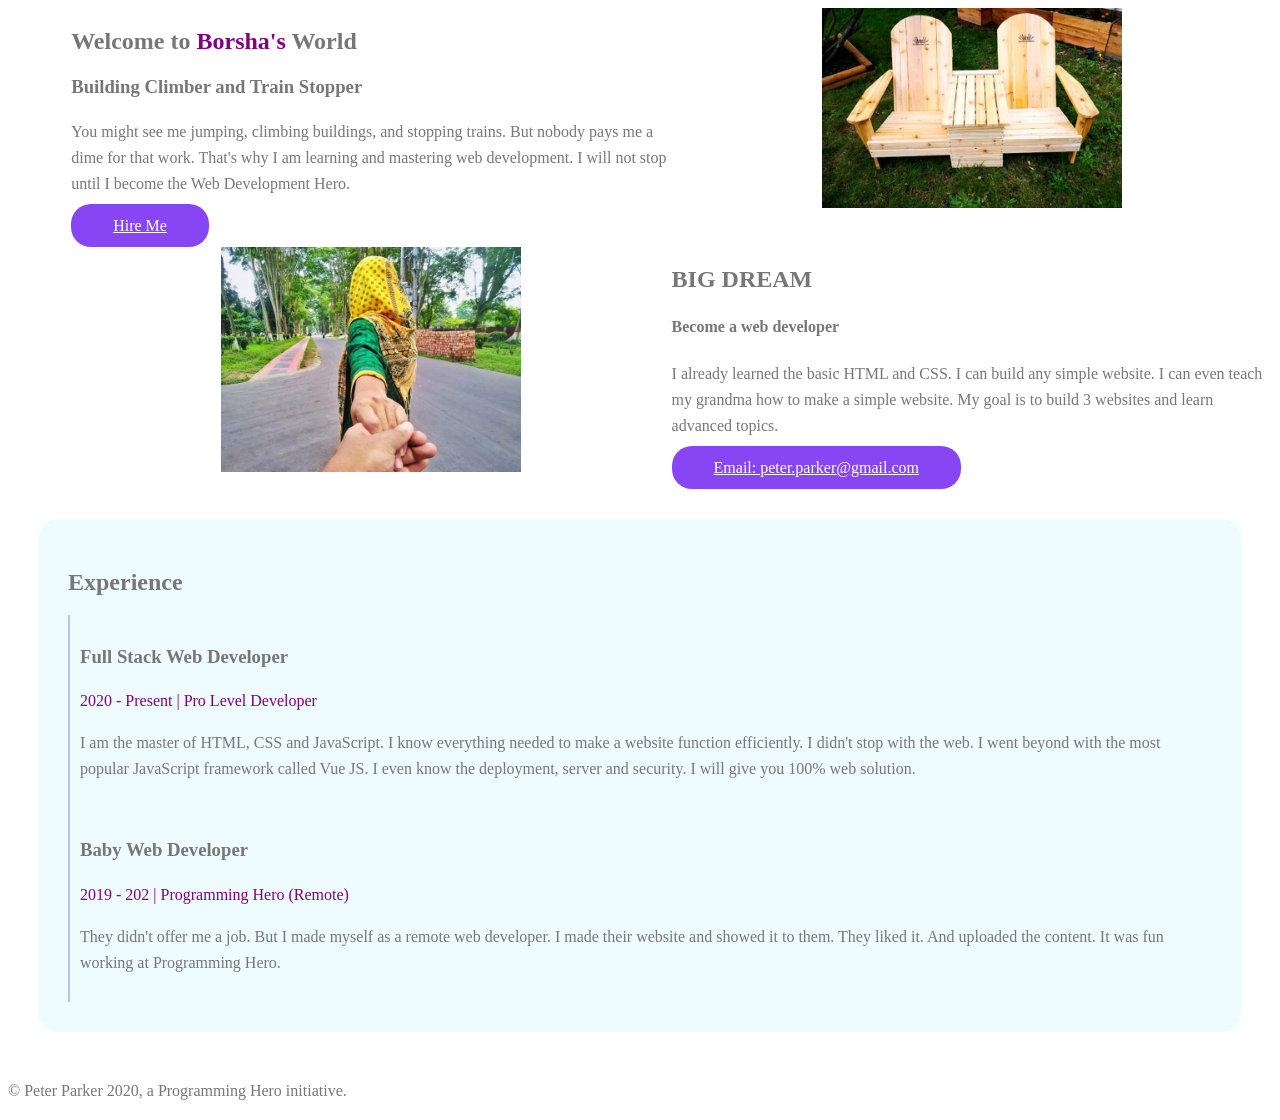
==== index.html @ 79a217f9 "publishing awesome pages 1597228438076" ====
<!DOCTYPE html>
<html>
    <head>
     <title> Borsha's Website </title>
     <link rel="stylesheet" type="text/css" href="style.css">
    </head>
    <body>
    <section class="container">  
        <div class="half-width">  <h1> Welcome to <span class="name"> Borsha's </span> World </h1>
        <h3> Building Climber and Train Stopper </h3>
        <p> You might see me jumping, climbing buildings, and stopping trains. But nobody pays me a dime for that work. That's why I am learning and mastering web development. I will not stop until I become the Web Development Hero. </p>
        <a class="primary-btn"  href="https://www.linkedin.com/in/jhankar/"> Hire Me </a>
        </div>
        <div class="half-width"> 
        <img class="side-img" src="images/profile.jpg">  </img>
       
         </div>
         </section>
         <section class="container"> 
         <div class="half-width">
          <img class="side-img" src="images/w.jpg">  </img>
      </div>
         <div class="half-width">
              <h2> BIG DREAM </h2>
              <h4> Become a web developer </h4>
              <p> I already learned the basic HTML and CSS. I can build any simple website. I can even teach my grandma how to make a simple website. My goal is to build 3 websites and learn advanced topics. </p>
              <a class="primary-btn" href="#"> Email: peter.parker@gmail.com </a>
            </div>
         
          </section>
   <section class="container experiences">
    <h2> Experience </h2>
    <div class="experience-item">
     <h3> Full Stack Web Developer </h3>
     <p class="name"> 2020 - Present | Pro Level Developer </p>
     <p> I am the master of HTML, CSS and JavaScript. I know everything needed to make a website function efficiently. I didn't stop with the web. I went beyond with the most popular JavaScript framework called Vue JS. I even know the deployment, server and security. I will give you 100% web solution. </p>
</div>
<div class="experience-item">
      <h3> Baby Web Developer </h3>
      <p class="name"> 2019 - 202 | Programming Hero (Remote) </p>
      <p> They didn't offer me a job. But I made myself as a remote web developer. I made their website and showed it to them. They liked it. And uploaded the content. It was fun working at Programming Hero. </p>
</div>




</section>
          
    </body>
    <footer> 
         <p> © Peter Parker 2020, a Programming Hero initiative. </p>
     </footer>
</html>
---- style.css ----
.name{
color: purple;
}
body { 
font-family: roboto;
color: #777777;
line-height: 26px;
}
.half-width{
    width: 50%;
    float: left;
}
.side-img{ 
   width: 50%;
    padding-left: 25%;
}

.primary-btn{
    color: white;
    background-color: #8845f4;
    padding: 13px 42px 13px 42px;
    border-radius: 20px;
}
.container{
    padding-left: 5%;
    display: inline-block;
}
.experiences{
    padding: 30px;
    margin: 30px;
    background-color: rgb(238, 251, 255);
    border-radius: 20px;
}
.experience-item{
    padding: 10px;
    border-left: 2px solid rgba(137, 130, 247, .5);
}
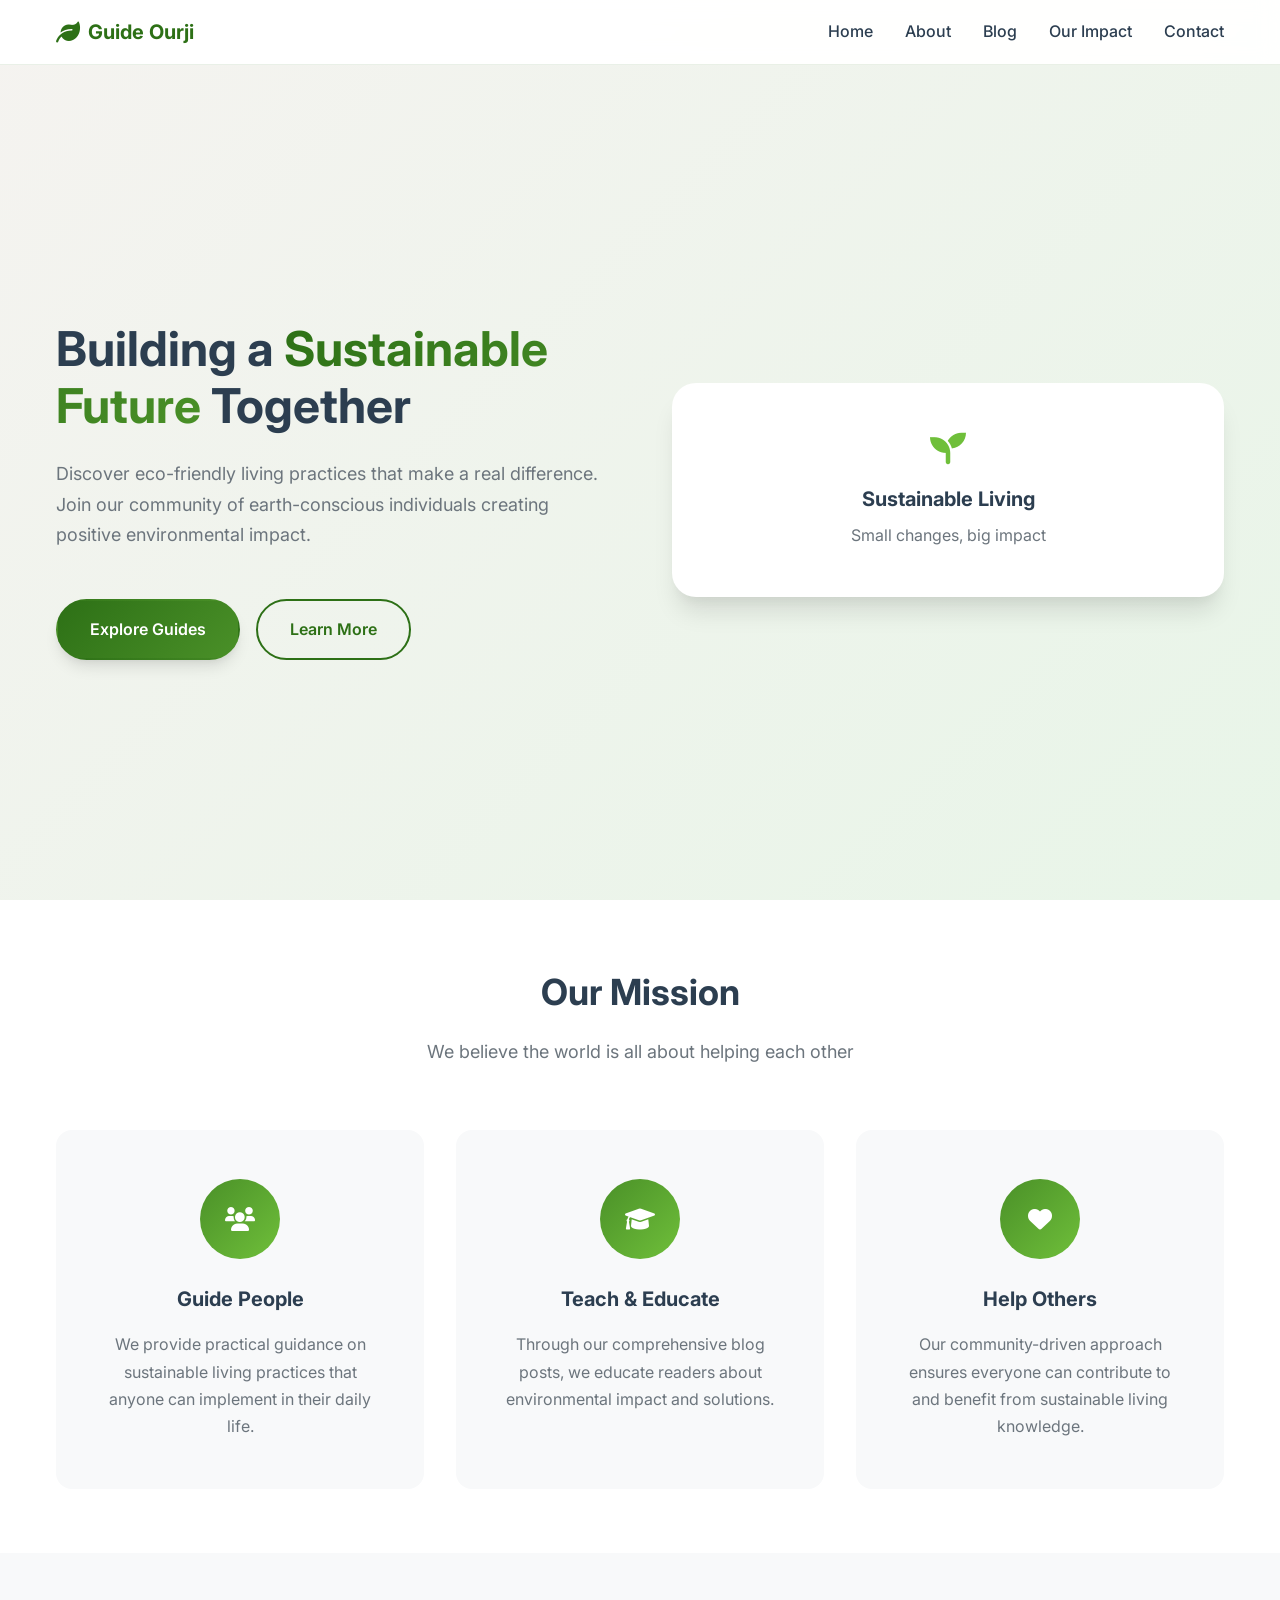
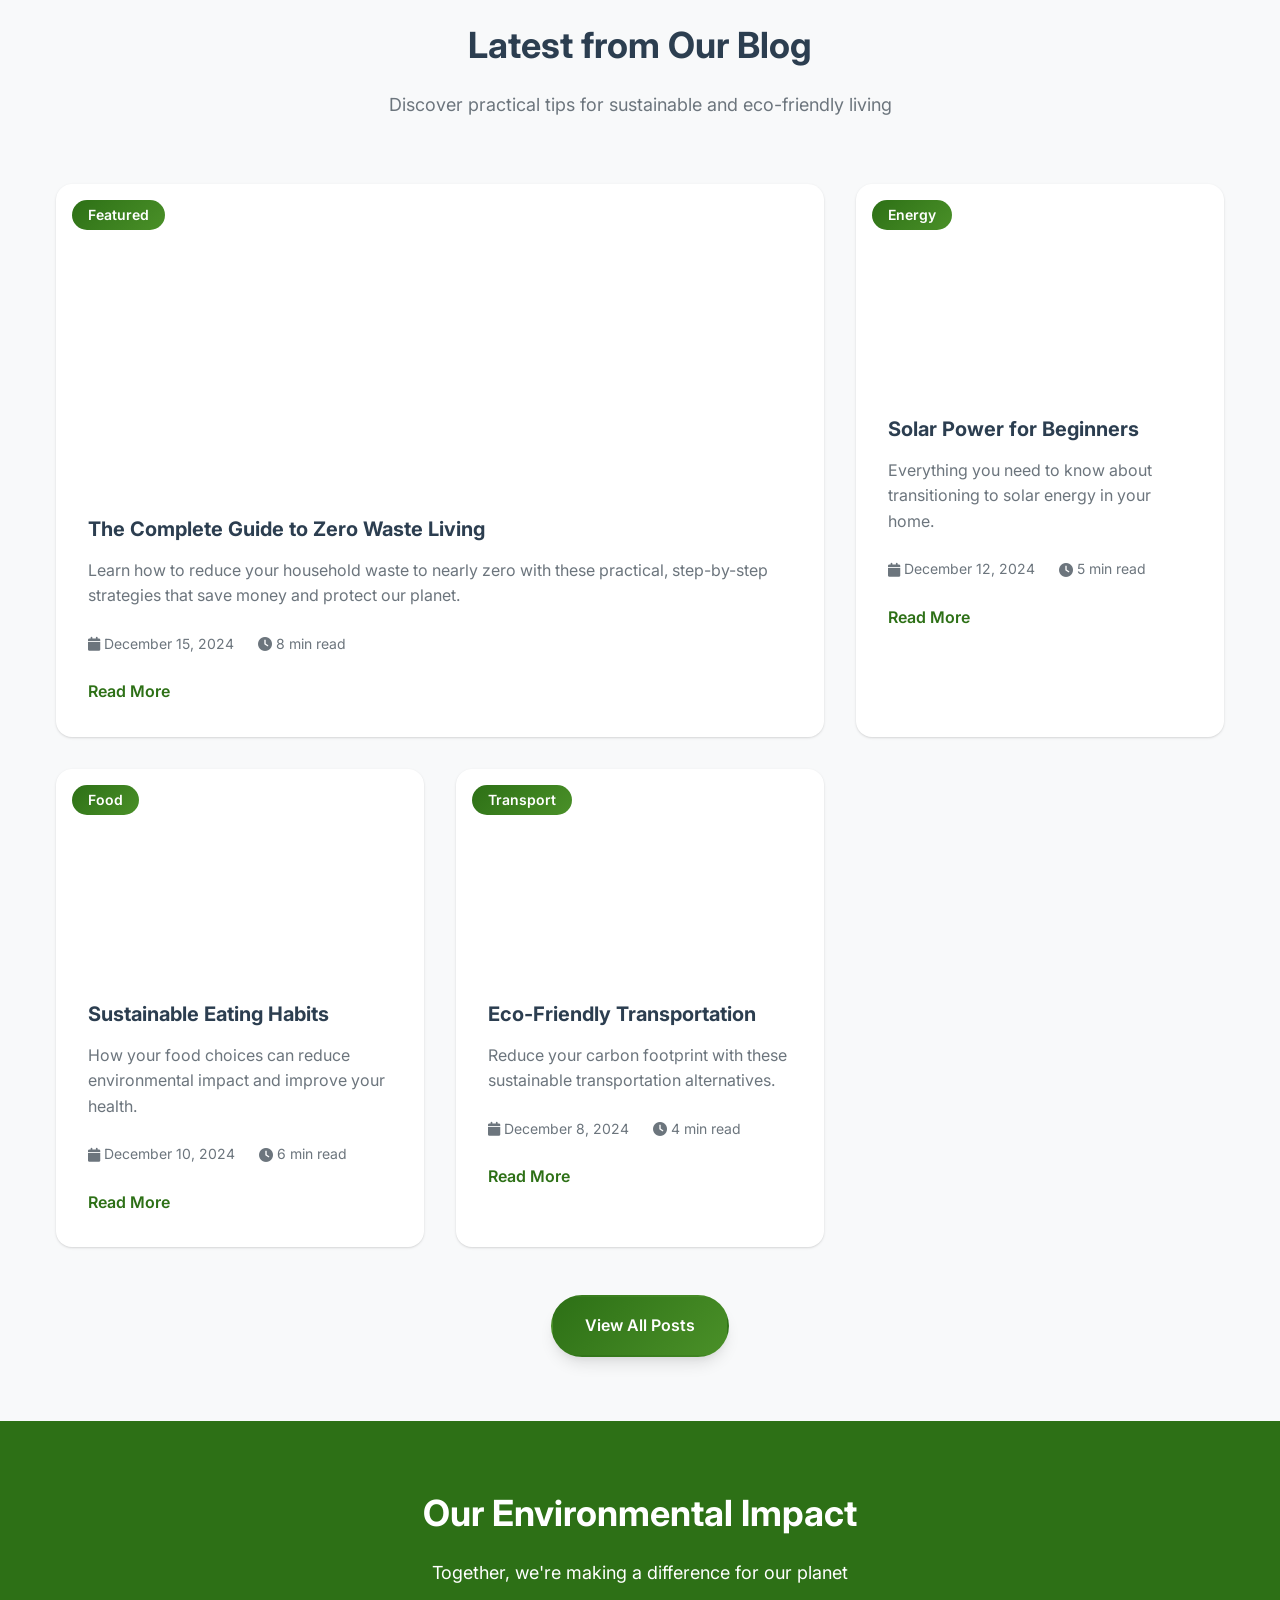
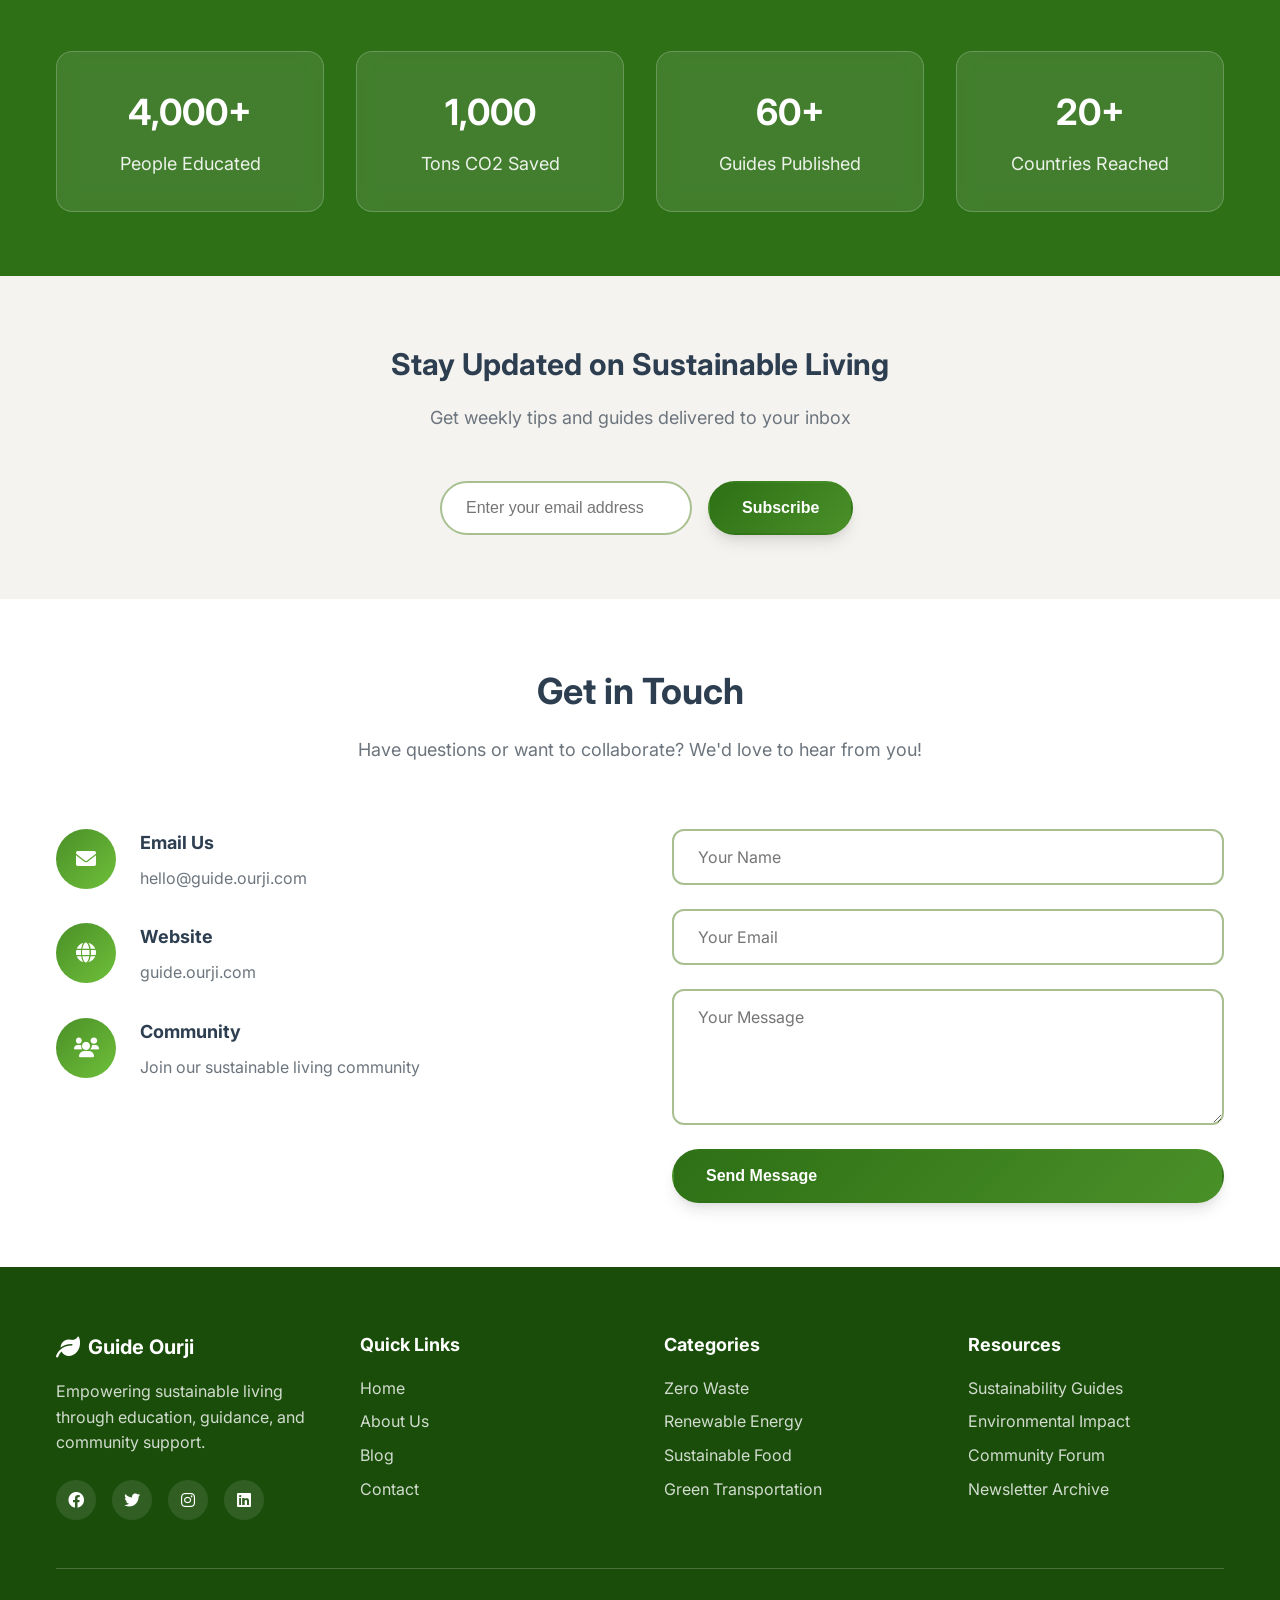
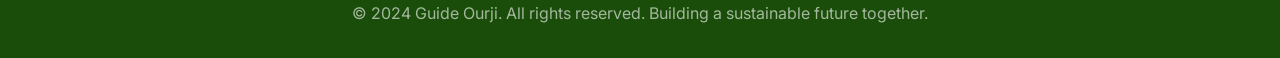
==== commit 461da38a: "Rebuild website as Guide Ourji sustainable living blog platform Co-authored-by: me.ourji <me.ourji@g" ====
--- a/index.html
+++ b/index.html
@@ -1,53 +1,343 @@
 <!DOCTYPE html>
-<html>
-    <head>
-     <title> Borsha's Website </title>
-     <link rel="stylesheet" type="text/css" href="style.css">
-    </head>
-    <body>
-    <section class="container">  
-        <div class="half-width">  <h1> Welcome to <span class="name"> Borsha's </span> World </h1>
-        <h3> Building Climber and Train Stopper </h3>
-        <p> You might see me jumping, climbing buildings, and stopping trains. But nobody pays me a dime for that work. That's why I am learning and mastering web development. I will not stop until I become the Web Development Hero. </p>
-        <a class="primary-btn"  href="https://www.linkedin.com/in/jhankar/"> Hire Me </a>
-        </div>
-        <div class="half-width"> 
-        <img class="side-img" src="images/profile.jpg">  </img>
-       
-         </div>
-         </section>
-         <section class="container"> 
-         <div class="half-width">
-          <img class="side-img" src="images/w.jpg">  </img>
-      </div>
-         <div class="half-width">
-              <h2> BIG DREAM </h2>
-              <h4> Become a web developer </h4>
-              <p> I already learned the basic HTML and CSS. I can build any simple website. I can even teach my grandma how to make a simple website. My goal is to build 3 websites and learn advanced topics. </p>
-              <a class="primary-btn" href="#"> Email: peter.parker@gmail.com </a>
-            </div>
-         
-          </section>
-   <section class="container experiences">
-    <h2> Experience </h2>
-    <div class="experience-item">
-     <h3> Full Stack Web Developer </h3>
-     <p class="name"> 2020 - Present | Pro Level Developer </p>
-     <p> I am the master of HTML, CSS and JavaScript. I know everything needed to make a website function efficiently. I didn't stop with the web. I went beyond with the most popular JavaScript framework called Vue JS. I even know the deployment, server and security. I will give you 100% web solution. </p>
-</div>
-<div class="experience-item">
-      <h3> Baby Web Developer </h3>
-      <p class="name"> 2019 - 202 | Programming Hero (Remote) </p>
-      <p> They didn't offer me a job. But I made myself as a remote web developer. I made their website and showed it to them. They liked it. And uploaded the content. It was fun working at Programming Hero. </p>
-</div>
-
-
-
-
-</section>
-          
-    </body>
-    <footer> 
-         <p> © Peter Parker 2020, a Programming Hero initiative. </p>
-     </footer>
+<html lang="en">
+<head>
+    <meta charset="UTF-8">
+    <meta name="viewport" content="width=device-width, initial-scale=1.0">
+    <title>Guide Ourji - Sustainable Living Blog</title>
+    <link rel="stylesheet" href="style.css">
+    <link href="https://fonts.googleapis.com/css2?family=Inter:wght@300;400;600;700&display=swap" rel="stylesheet">
+    <link rel="stylesheet" href="https://cdnjs.cloudflare.com/ajax/libs/font-awesome/6.0.0/css/all.min.css">
+</head>
+<body>
+    <!-- Navigation -->
+    <nav class="navbar">
+        <div class="nav-container">
+            <div class="logo">
+                <i class="fas fa-leaf"></i>
+                <span>Guide Ourji</span>
+            </div>
+            <div class="nav-menu" id="nav-menu">
+                <a href="#home" class="nav-link">Home</a>
+                <a href="#about" class="nav-link">About</a>
+                <a href="#blog" class="nav-link">Blog</a>
+                <a href="#impact" class="nav-link">Our Impact</a>
+                <a href="#contact" class="nav-link">Contact</a>
+            </div>
+            <div class="hamburger" id="hamburger">
+                <span class="bar"></span>
+                <span class="bar"></span>
+                <span class="bar"></span>
+            </div>
+        </div>
+    </nav>
+
+    <!-- Hero Section -->
+    <section id="home" class="hero">
+        <div class="hero-container">
+            <div class="hero-content">
+                <h1 class="hero-title">
+                    Building a <span class="highlight">Sustainable Future</span> Together
+                </h1>
+                <p class="hero-description">
+                    Discover eco-friendly living practices that make a real difference. 
+                    Join our community of earth-conscious individuals creating positive environmental impact.
+                </p>
+                <div class="hero-buttons">
+                    <a href="#blog" class="btn btn-primary">Explore Guides</a>
+                    <a href="#about" class="btn btn-secondary">Learn More</a>
+                </div>
+            </div>
+            <div class="hero-image">
+                <div class="floating-card">
+                    <i class="fas fa-seedling"></i>
+                    <h3>Sustainable Living</h3>
+                    <p>Small changes, big impact</p>
+                </div>
+            </div>
+        </div>
+    </section>
+
+    <!-- About Section -->
+    <section id="about" class="about">
+        <div class="container">
+            <div class="section-header">
+                <h2>Our Mission</h2>
+                <p>We believe the world is all about helping each other</p>
+            </div>
+            <div class="about-grid">
+                <div class="about-card">
+                    <div class="card-icon">
+                        <i class="fas fa-users"></i>
+                    </div>
+                    <h3>Guide People</h3>
+                    <p>We provide practical guidance on sustainable living practices that anyone can implement in their daily life.</p>
+                </div>
+                <div class="about-card">
+                    <div class="card-icon">
+                        <i class="fas fa-graduation-cap"></i>
+                    </div>
+                    <h3>Teach & Educate</h3>
+                    <p>Through our comprehensive blog posts, we educate readers about environmental impact and solutions.</p>
+                </div>
+                <div class="about-card">
+                    <div class="card-icon">
+                        <i class="fas fa-heart"></i>
+                    </div>
+                    <h3>Help Others</h3>
+                    <p>Our community-driven approach ensures everyone can contribute to and benefit from sustainable living knowledge.</p>
+                </div>
+            </div>
+        </div>
+    </section>
+
+    <!-- Blog Section -->
+    <section id="blog" class="blog">
+        <div class="container">
+            <div class="section-header">
+                <h2>Latest from Our Blog</h2>
+                <p>Discover practical tips for sustainable and eco-friendly living</p>
+            </div>
+            <div class="blog-grid">
+                <article class="blog-card featured">
+                    <div class="blog-image">
+                        <img src="images/profile.jpg" alt="Zero Waste Living">
+                        <div class="blog-category">Featured</div>
+                    </div>
+                    <div class="blog-content">
+                        <h3>The Complete Guide to Zero Waste Living</h3>
+                        <p>Learn how to reduce your household waste to nearly zero with these practical, step-by-step strategies that save money and protect our planet.</p>
+                        <div class="blog-meta">
+                            <span class="date">
+                                <i class="fas fa-calendar"></i>
+                                December 15, 2024
+                            </span>
+                            <span class="read-time">
+                                <i class="fas fa-clock"></i>
+                                8 min read
+                            </span>
+                        </div>
+                        <a href="#" class="read-more">Read More</a>
+                    </div>
+                </article>
+
+                <article class="blog-card">
+                    <div class="blog-image">
+                        <img src="images/w.jpg" alt="Renewable Energy">
+                        <div class="blog-category">Energy</div>
+                    </div>
+                    <div class="blog-content">
+                        <h3>Solar Power for Beginners</h3>
+                        <p>Everything you need to know about transitioning to solar energy in your home.</p>
+                        <div class="blog-meta">
+                            <span class="date">
+                                <i class="fas fa-calendar"></i>
+                                December 12, 2024
+                            </span>
+                            <span class="read-time">
+                                <i class="fas fa-clock"></i>
+                                5 min read
+                            </span>
+                        </div>
+                        <a href="#" class="read-more">Read More</a>
+                    </div>
+                </article>
+
+                <article class="blog-card">
+                    <div class="blog-image">
+                        <img src="images/profile.jpg" alt="Sustainable Food">
+                        <div class="blog-category">Food</div>
+                    </div>
+                    <div class="blog-content">
+                        <h3>Sustainable Eating Habits</h3>
+                        <p>How your food choices can reduce environmental impact and improve your health.</p>
+                        <div class="blog-meta">
+                            <span class="date">
+                                <i class="fas fa-calendar"></i>
+                                December 10, 2024
+                            </span>
+                            <span class="read-time">
+                                <i class="fas fa-clock"></i>
+                                6 min read
+                            </span>
+                        </div>
+                        <a href="#" class="read-more">Read More</a>
+                    </div>
+                </article>
+
+                <article class="blog-card">
+                    <div class="blog-image">
+                        <img src="images/w.jpg" alt="Green Transportation">
+                        <div class="blog-category">Transport</div>
+                    </div>
+                    <div class="blog-content">
+                        <h3>Eco-Friendly Transportation</h3>
+                        <p>Reduce your carbon footprint with these sustainable transportation alternatives.</p>
+                        <div class="blog-meta">
+                            <span class="date">
+                                <i class="fas fa-calendar"></i>
+                                December 8, 2024
+                            </span>
+                            <span class="read-time">
+                                <i class="fas fa-clock"></i>
+                                4 min read
+                            </span>
+                        </div>
+                        <a href="#" class="read-more">Read More</a>
+                    </div>
+                </article>
+            </div>
+            <div class="blog-cta">
+                <a href="#" class="btn btn-primary">View All Posts</a>
+            </div>
+        </div>
+    </section>
+
+    <!-- Impact Section -->
+    <section id="impact" class="impact">
+        <div class="container">
+            <div class="section-header">
+                <h2>Our Environmental Impact</h2>
+                <p>Together, we're making a difference for our planet</p>
+            </div>
+            <div class="impact-stats">
+                <div class="stat-card">
+                    <div class="stat-number">10,000+</div>
+                    <div class="stat-label">People Educated</div>
+                </div>
+                <div class="stat-card">
+                    <div class="stat-number">2,500</div>
+                    <div class="stat-label">Tons CO2 Saved</div>
+                </div>
+                <div class="stat-card">
+                    <div class="stat-number">150+</div>
+                    <div class="stat-label">Guides Published</div>
+                </div>
+                <div class="stat-card">
+                    <div class="stat-number">50+</div>
+                    <div class="stat-label">Countries Reached</div>
+                </div>
+            </div>
+        </div>
+    </section>
+
+    <!-- Newsletter Section -->
+    <section class="newsletter">
+        <div class="container">
+            <div class="newsletter-content">
+                <h2>Stay Updated on Sustainable Living</h2>
+                <p>Get weekly tips and guides delivered to your inbox</p>
+                <form class="newsletter-form">
+                    <input type="email" placeholder="Enter your email address" required>
+                    <button type="submit" class="btn btn-primary">Subscribe</button>
+                </form>
+            </div>
+        </div>
+    </section>
+
+    <!-- Contact Section -->
+    <section id="contact" class="contact">
+        <div class="container">
+            <div class="section-header">
+                <h2>Get in Touch</h2>
+                <p>Have questions or want to collaborate? We'd love to hear from you!</p>
+            </div>
+            <div class="contact-grid">
+                <div class="contact-info">
+                    <div class="contact-item">
+                        <div class="contact-icon">
+                            <i class="fas fa-envelope"></i>
+                        </div>
+                        <div class="contact-details">
+                            <h3>Email Us</h3>
+                            <p>hello@guide.ourji.com</p>
+                        </div>
+                    </div>
+                    <div class="contact-item">
+                        <div class="contact-icon">
+                            <i class="fas fa-globe"></i>
+                        </div>
+                        <div class="contact-details">
+                            <h3>Website</h3>
+                            <p>guide.ourji.com</p>
+                        </div>
+                    </div>
+                    <div class="contact-item">
+                        <div class="contact-icon">
+                            <i class="fas fa-users"></i>
+                        </div>
+                        <div class="contact-details">
+                            <h3>Community</h3>
+                            <p>Join our sustainable living community</p>
+                        </div>
+                    </div>
+                </div>
+                <form class="contact-form">
+                    <div class="form-group">
+                        <input type="text" placeholder="Your Name" required>
+                    </div>
+                    <div class="form-group">
+                        <input type="email" placeholder="Your Email" required>
+                    </div>
+                    <div class="form-group">
+                        <textarea rows="5" placeholder="Your Message" required></textarea>
+                    </div>
+                    <button type="submit" class="btn btn-primary">Send Message</button>
+                </form>
+            </div>
+        </div>
+    </section>
+
+    <!-- Footer -->
+    <footer class="footer">
+        <div class="container">
+            <div class="footer-content">
+                <div class="footer-section">
+                    <div class="footer-logo">
+                        <i class="fas fa-leaf"></i>
+                        <span>Guide Ourji</span>
+                    </div>
+                    <p>Empowering sustainable living through education, guidance, and community support.</p>
+                    <div class="social-links">
+                        <a href="#" aria-label="Facebook"><i class="fab fa-facebook"></i></a>
+                        <a href="#" aria-label="Twitter"><i class="fab fa-twitter"></i></a>
+                        <a href="#" aria-label="Instagram"><i class="fab fa-instagram"></i></a>
+                        <a href="#" aria-label="LinkedIn"><i class="fab fa-linkedin"></i></a>
+                    </div>
+                </div>
+                <div class="footer-section">
+                    <h3>Quick Links</h3>
+                    <ul>
+                        <li><a href="#home">Home</a></li>
+                        <li><a href="#about">About Us</a></li>
+                        <li><a href="#blog">Blog</a></li>
+                        <li><a href="#contact">Contact</a></li>
+                    </ul>
+                </div>
+                <div class="footer-section">
+                    <h3>Categories</h3>
+                    <ul>
+                        <li><a href="#">Zero Waste</a></li>
+                        <li><a href="#">Renewable Energy</a></li>
+                        <li><a href="#">Sustainable Food</a></li>
+                        <li><a href="#">Green Transportation</a></li>
+                    </ul>
+                </div>
+                <div class="footer-section">
+                    <h3>Resources</h3>
+                    <ul>
+                        <li><a href="#">Sustainability Guides</a></li>
+                        <li><a href="#">Environmental Impact</a></li>
+                        <li><a href="#">Community Forum</a></li>
+                        <li><a href="#">Newsletter Archive</a></li>
+                    </ul>
+                </div>
+            </div>
+            <div class="footer-bottom">
+                <p>&copy; 2024 Guide Ourji. All rights reserved. Building a sustainable future together.</p>
+            </div>
+        </div>
+    </footer>
+
+    <script src="script.js"></script>
+</body>
 </html>
--- a/style.css
+++ b/style.css
@@ -1,38 +1,833 @@
-.name{
-color: purple;
-}
-body { 
-font-family: roboto;
-color: #777777;
-line-height: 26px;
-}
-.half-width{
-    width: 50%;
-    float: left;
-}
-.side-img{ 
-   width: 50%;
-    padding-left: 25%;
-}
-
-.primary-btn{
-    color: white;
-    background-color: #8845f4;
-    padding: 13px 42px 13px 42px;
-    border-radius: 20px;
-}
-.container{
-    padding-left: 5%;
-    display: inline-block;
-}
-.experiences{
-    padding: 30px;
-    margin: 30px;
-    background-color: rgb(238, 251, 255);
-    border-radius: 20px;
-}
-.experience-item{
-    padding: 10px;
-    border-left: 2px solid rgba(137, 130, 247, .5);
-}
-
+/* Reset and Base Styles */
+* {
+    margin: 0;
+    padding: 0;
+    box-sizing: border-box;
+}
+
+:root {
+    /* Eco-friendly Color Palette */
+    --primary-green: #2d7016;
+    --light-green: #4a9028;
+    --accent-green: #6fbf3a;
+    --forest-green: #1a4d0a;
+    --sage-green: #a8c090;
+    --earth-brown: #8b4513;
+    --warm-beige: #f5f3f0;
+    --soft-cream: #faf9f7;
+    --deep-teal: #008080;
+    --orange-accent: #ff6b35;
+    
+    /* Neutral Colors */
+    --white: #ffffff;
+    --light-gray: #f8f9fa;
+    --medium-gray: #6c757d;
+    --dark-gray: #343a40;
+    --text-dark: #2c3e50;
+    
+    /* Gradients */
+    --gradient-primary: linear-gradient(135deg, var(--primary-green) 0%, var(--light-green) 100%);
+    --gradient-light: linear-gradient(135deg, var(--light-green) 0%, var(--accent-green) 100%);
+    --gradient-hero: linear-gradient(135deg, #f5f3f0 0%, #e8f5e8 100%);
+    
+    /* Typography */
+    --font-family: 'Inter', -apple-system, BlinkMacSystemFont, 'Segoe UI', Roboto, sans-serif;
+    --font-size-xs: 0.75rem;
+    --font-size-sm: 0.875rem;
+    --font-size-base: 1rem;
+    --font-size-lg: 1.125rem;
+    --font-size-xl: 1.25rem;
+    --font-size-2xl: 1.5rem;
+    --font-size-3xl: 1.875rem;
+    --font-size-4xl: 2.25rem;
+    --font-size-5xl: 3rem;
+    
+    /* Spacing */
+    --spacing-xs: 0.25rem;
+    --spacing-sm: 0.5rem;
+    --spacing-base: 1rem;
+    --spacing-lg: 1.5rem;
+    --spacing-xl: 2rem;
+    --spacing-2xl: 3rem;
+    --spacing-3xl: 4rem;
+    
+    /* Shadows */
+    --shadow-sm: 0 1px 2px 0 rgba(0, 0, 0, 0.05);
+    --shadow-base: 0 1px 3px 0 rgba(0, 0, 0, 0.1), 0 1px 2px 0 rgba(0, 0, 0, 0.06);
+    --shadow-lg: 0 10px 15px -3px rgba(0, 0, 0, 0.1), 0 4px 6px -2px rgba(0, 0, 0, 0.05);
+    --shadow-xl: 0 20px 25px -5px rgba(0, 0, 0, 0.1), 0 10px 10px -5px rgba(0, 0, 0, 0.04);
+    
+    /* Border Radius */
+    --radius-sm: 0.25rem;
+    --radius-base: 0.5rem;
+    --radius-lg: 0.75rem;
+    --radius-xl: 1rem;
+    --radius-2xl: 1.5rem;
+    --radius-full: 9999px;
+    
+    /* Transitions */
+    --transition-fast: 0.15s ease;
+    --transition-base: 0.3s ease;
+    --transition-slow: 0.5s ease;
+}
+
+body {
+    font-family: var(--font-family);
+    line-height: 1.6;
+    color: var(--text-dark);
+    background-color: var(--white);
+    overflow-x: hidden;
+}
+
+.container {
+    max-width: 1200px;
+    margin: 0 auto;
+    padding: 0 var(--spacing-base);
+}
+
+/* Navigation */
+.navbar {
+    position: fixed;
+    top: 0;
+    left: 0;
+    right: 0;
+    background: rgba(255, 255, 255, 0.95);
+    backdrop-filter: blur(10px);
+    z-index: 1000;
+    transition: var(--transition-base);
+    border-bottom: 1px solid rgba(45, 112, 22, 0.1);
+}
+
+.nav-container {
+    max-width: 1200px;
+    margin: 0 auto;
+    padding: var(--spacing-base);
+    display: flex;
+    justify-content: space-between;
+    align-items: center;
+}
+
+.logo {
+    display: flex;
+    align-items: center;
+    gap: var(--spacing-sm);
+    font-size: var(--font-size-xl);
+    font-weight: 700;
+    color: var(--primary-green);
+    text-decoration: none;
+}
+
+.logo i {
+    font-size: var(--font-size-2xl);
+}
+
+.nav-menu {
+    display: flex;
+    gap: var(--spacing-xl);
+}
+
+.nav-link {
+    color: var(--text-dark);
+    text-decoration: none;
+    font-weight: 500;
+    transition: var(--transition-base);
+    position: relative;
+}
+
+.nav-link:hover {
+    color: var(--primary-green);
+}
+
+.nav-link::after {
+    content: '';
+    position: absolute;
+    bottom: -5px;
+    left: 0;
+    width: 0;
+    height: 2px;
+    background: var(--gradient-primary);
+    transition: var(--transition-base);
+}
+
+.nav-link:hover::after {
+    width: 100%;
+}
+
+.hamburger {
+    display: none;
+    flex-direction: column;
+    cursor: pointer;
+    gap: 4px;
+}
+
+.bar {
+    width: 25px;
+    height: 3px;
+    background: var(--primary-green);
+    border-radius: var(--radius-full);
+    transition: var(--transition-base);
+}
+
+/* Hero Section */
+.hero {
+    background: var(--gradient-hero);
+    padding: calc(80px + var(--spacing-3xl)) 0 var(--spacing-3xl);
+    min-height: 100vh;
+    display: flex;
+    align-items: center;
+}
+
+.hero-container {
+    max-width: 1200px;
+    margin: 0 auto;
+    padding: 0 var(--spacing-base);
+    display: grid;
+    grid-template-columns: 1fr 1fr;
+    gap: var(--spacing-3xl);
+    align-items: center;
+}
+
+.hero-title {
+    font-size: var(--font-size-5xl);
+    font-weight: 700;
+    line-height: 1.2;
+    margin-bottom: var(--spacing-lg);
+    color: var(--text-dark);
+}
+
+.highlight {
+    background: var(--gradient-primary);
+    -webkit-background-clip: text;
+    -webkit-text-fill-color: transparent;
+    background-clip: text;
+}
+
+.hero-description {
+    font-size: var(--font-size-lg);
+    color: var(--medium-gray);
+    margin-bottom: var(--spacing-2xl);
+    line-height: 1.7;
+}
+
+.hero-buttons {
+    display: flex;
+    gap: var(--spacing-base);
+    flex-wrap: wrap;
+}
+
+.btn {
+    display: inline-flex;
+    align-items: center;
+    gap: var(--spacing-sm);
+    padding: var(--spacing-base) var(--spacing-xl);
+    border-radius: var(--radius-full);
+    text-decoration: none;
+    font-weight: 600;
+    transition: var(--transition-base);
+    border: 2px solid transparent;
+    cursor: pointer;
+    font-size: var(--font-size-base);
+}
+
+.btn-primary {
+    background: var(--gradient-primary);
+    color: var(--white);
+    box-shadow: var(--shadow-lg);
+}
+
+.btn-primary:hover {
+    transform: translateY(-2px);
+    box-shadow: var(--shadow-xl);
+}
+
+.btn-secondary {
+    background: transparent;
+    color: var(--primary-green);
+    border-color: var(--primary-green);
+}
+
+.btn-secondary:hover {
+    background: var(--primary-green);
+    color: var(--white);
+}
+
+.floating-card {
+    background: var(--white);
+    padding: var(--spacing-2xl);
+    border-radius: var(--radius-2xl);
+    box-shadow: var(--shadow-xl);
+    text-align: center;
+    transform: translateY(0);
+    animation: float 6s ease-in-out infinite;
+}
+
+@keyframes float {
+    0%, 100% { transform: translateY(0px); }
+    50% { transform: translateY(-20px); }
+}
+
+.floating-card i {
+    font-size: var(--font-size-4xl);
+    color: var(--accent-green);
+    margin-bottom: var(--spacing-base);
+    display: block;
+}
+
+.floating-card h3 {
+    font-size: var(--font-size-xl);
+    color: var(--text-dark);
+    margin-bottom: var(--spacing-sm);
+}
+
+.floating-card p {
+    color: var(--medium-gray);
+}
+
+/* Section Headers */
+.section-header {
+    text-align: center;
+    margin-bottom: var(--spacing-3xl);
+}
+
+.section-header h2 {
+    font-size: var(--font-size-4xl);
+    font-weight: 700;
+    color: var(--text-dark);
+    margin-bottom: var(--spacing-base);
+}
+
+.section-header p {
+    font-size: var(--font-size-lg);
+    color: var(--medium-gray);
+    max-width: 600px;
+    margin: 0 auto;
+}
+
+/* About Section */
+.about {
+    padding: var(--spacing-3xl) 0;
+    background: var(--white);
+}
+
+.about-grid {
+    display: grid;
+    grid-template-columns: repeat(auto-fit, minmax(300px, 1fr));
+    gap: var(--spacing-xl);
+}
+
+.about-card {
+    background: var(--light-gray);
+    padding: var(--spacing-2xl);
+    border-radius: var(--radius-xl);
+    text-align: center;
+    transition: var(--transition-base);
+    border: 1px solid transparent;
+}
+
+.about-card:hover {
+    transform: translateY(-5px);
+    box-shadow: var(--shadow-lg);
+    border-color: var(--sage-green);
+}
+
+.card-icon {
+    width: 80px;
+    height: 80px;
+    background: var(--gradient-light);
+    border-radius: var(--radius-full);
+    display: flex;
+    align-items: center;
+    justify-content: center;
+    margin: 0 auto var(--spacing-lg);
+}
+
+.card-icon i {
+    font-size: var(--font-size-2xl);
+    color: var(--white);
+}
+
+.about-card h3 {
+    font-size: var(--font-size-xl);
+    color: var(--text-dark);
+    margin-bottom: var(--spacing-base);
+}
+
+.about-card p {
+    color: var(--medium-gray);
+    line-height: 1.7;
+}
+
+/* Blog Section */
+.blog {
+    padding: var(--spacing-3xl) 0;
+    background: var(--light-gray);
+}
+
+.blog-grid {
+    display: grid;
+    grid-template-columns: repeat(auto-fit, minmax(300px, 1fr));
+    gap: var(--spacing-xl);
+    margin-bottom: var(--spacing-2xl);
+}
+
+.blog-card {
+    background: var(--white);
+    border-radius: var(--radius-xl);
+    overflow: hidden;
+    box-shadow: var(--shadow-base);
+    transition: var(--transition-base);
+}
+
+.blog-card:hover {
+    transform: translateY(-5px);
+    box-shadow: var(--shadow-xl);
+}
+
+.blog-card.featured {
+    grid-column: span 2;
+}
+
+.blog-image {
+    position: relative;
+    height: 200px;
+    overflow: hidden;
+}
+
+.blog-card.featured .blog-image {
+    height: 300px;
+}
+
+.blog-image img {
+    width: 100%;
+    height: 100%;
+    object-fit: cover;
+    transition: var(--transition-slow);
+}
+
+.blog-card:hover .blog-image img {
+    transform: scale(1.05);
+}
+
+.blog-category {
+    position: absolute;
+    top: var(--spacing-base);
+    left: var(--spacing-base);
+    background: var(--gradient-primary);
+    color: var(--white);
+    padding: var(--spacing-xs) var(--spacing-base);
+    border-radius: var(--radius-full);
+    font-size: var(--font-size-sm);
+    font-weight: 600;
+}
+
+.blog-content {
+    padding: var(--spacing-xl);
+}
+
+.blog-content h3 {
+    font-size: var(--font-size-xl);
+    color: var(--text-dark);
+    margin-bottom: var(--spacing-base);
+    line-height: 1.3;
+}
+
+.blog-content p {
+    color: var(--medium-gray);
+    margin-bottom: var(--spacing-lg);
+    line-height: 1.6;
+}
+
+.blog-meta {
+    display: flex;
+    gap: var(--spacing-lg);
+    margin-bottom: var(--spacing-lg);
+    font-size: var(--font-size-sm);
+    color: var(--medium-gray);
+}
+
+.blog-meta span {
+    display: flex;
+    align-items: center;
+    gap: var(--spacing-xs);
+}
+
+.read-more {
+    color: var(--primary-green);
+    text-decoration: none;
+    font-weight: 600;
+    transition: var(--transition-base);
+}
+
+.read-more:hover {
+    color: var(--light-green);
+}
+
+.blog-cta {
+    text-align: center;
+}
+
+/* Impact Section */
+.impact {
+    padding: var(--spacing-3xl) 0;
+    background: var(--primary-green);
+    color: var(--white);
+}
+
+.impact .section-header h2,
+.impact .section-header p {
+    color: var(--white);
+}
+
+.impact-stats {
+    display: grid;
+    grid-template-columns: repeat(auto-fit, minmax(200px, 1fr));
+    gap: var(--spacing-xl);
+}
+
+.stat-card {
+    text-align: center;
+    padding: var(--spacing-xl);
+    background: rgba(255, 255, 255, 0.1);
+    border-radius: var(--radius-xl);
+    backdrop-filter: blur(10px);
+    border: 1px solid rgba(255, 255, 255, 0.2);
+}
+
+.stat-number {
+    font-size: var(--font-size-4xl);
+    font-weight: 700;
+    color: var(--white);
+    margin-bottom: var(--spacing-sm);
+}
+
+.stat-label {
+    font-size: var(--font-size-lg);
+    color: rgba(255, 255, 255, 0.9);
+}
+
+/* Newsletter Section */
+.newsletter {
+    padding: var(--spacing-3xl) 0;
+    background: var(--warm-beige);
+}
+
+.newsletter-content {
+    text-align: center;
+    max-width: 600px;
+    margin: 0 auto;
+}
+
+.newsletter-content h2 {
+    font-size: var(--font-size-3xl);
+    color: var(--text-dark);
+    margin-bottom: var(--spacing-base);
+}
+
+.newsletter-content p {
+    font-size: var(--font-size-lg);
+    color: var(--medium-gray);
+    margin-bottom: var(--spacing-2xl);
+}
+
+.newsletter-form {
+    display: flex;
+    gap: var(--spacing-base);
+    max-width: 400px;
+    margin: 0 auto;
+}
+
+.newsletter-form input {
+    flex: 1;
+    padding: var(--spacing-base) var(--spacing-lg);
+    border: 2px solid var(--sage-green);
+    border-radius: var(--radius-full);
+    font-size: var(--font-size-base);
+    outline: none;
+    transition: var(--transition-base);
+}
+
+.newsletter-form input:focus {
+    border-color: var(--primary-green);
+    box-shadow: 0 0 0 3px rgba(45, 112, 22, 0.1);
+}
+
+/* Contact Section */
+.contact {
+    padding: var(--spacing-3xl) 0;
+    background: var(--white);
+}
+
+.contact-grid {
+    display: grid;
+    grid-template-columns: 1fr 1fr;
+    gap: var(--spacing-3xl);
+    align-items: start;
+}
+
+.contact-info {
+    display: flex;
+    flex-direction: column;
+    gap: var(--spacing-xl);
+}
+
+.contact-item {
+    display: flex;
+    gap: var(--spacing-lg);
+    align-items: flex-start;
+}
+
+.contact-icon {
+    width: 60px;
+    height: 60px;
+    background: var(--gradient-light);
+    border-radius: var(--radius-full);
+    display: flex;
+    align-items: center;
+    justify-content: center;
+    flex-shrink: 0;
+}
+
+.contact-icon i {
+    font-size: var(--font-size-xl);
+    color: var(--white);
+}
+
+.contact-details h3 {
+    font-size: var(--font-size-lg);
+    color: var(--text-dark);
+    margin-bottom: var(--spacing-sm);
+}
+
+.contact-details p {
+    color: var(--medium-gray);
+}
+
+.contact-form {
+    display: flex;
+    flex-direction: column;
+    gap: var(--spacing-lg);
+}
+
+.form-group {
+    display: flex;
+    flex-direction: column;
+}
+
+.form-group input,
+.form-group textarea {
+    padding: var(--spacing-base) var(--spacing-lg);
+    border: 2px solid var(--sage-green);
+    border-radius: var(--radius-lg);
+    font-size: var(--font-size-base);
+    font-family: var(--font-family);
+    outline: none;
+    transition: var(--transition-base);
+    resize: vertical;
+}
+
+.form-group input:focus,
+.form-group textarea:focus {
+    border-color: var(--primary-green);
+    box-shadow: 0 0 0 3px rgba(45, 112, 22, 0.1);
+}
+
+/* Footer */
+.footer {
+    background: var(--forest-green);
+    color: var(--white);
+    padding: var(--spacing-3xl) 0 var(--spacing-xl);
+}
+
+.footer-content {
+    display: grid;
+    grid-template-columns: repeat(auto-fit, minmax(250px, 1fr));
+    gap: var(--spacing-2xl);
+    margin-bottom: var(--spacing-2xl);
+}
+
+.footer-logo {
+    display: flex;
+    align-items: center;
+    gap: var(--spacing-sm);
+    font-size: var(--font-size-xl);
+    font-weight: 700;
+    margin-bottom: var(--spacing-base);
+}
+
+.footer-logo i {
+    font-size: var(--font-size-2xl);
+}
+
+.footer-section p {
+    color: rgba(255, 255, 255, 0.8);
+    margin-bottom: var(--spacing-lg);
+    line-height: 1.6;
+}
+
+.footer-section h3 {
+    font-size: var(--font-size-lg);
+    margin-bottom: var(--spacing-base);
+}
+
+.footer-section ul {
+    list-style: none;
+}
+
+.footer-section ul li {
+    margin-bottom: var(--spacing-sm);
+}
+
+.footer-section ul li a {
+    color: rgba(255, 255, 255, 0.8);
+    text-decoration: none;
+    transition: var(--transition-base);
+}
+
+.footer-section ul li a:hover {
+    color: var(--accent-green);
+}
+
+.social-links {
+    display: flex;
+    gap: var(--spacing-base);
+}
+
+.social-links a {
+    width: 40px;
+    height: 40px;
+    background: rgba(255, 255, 255, 0.1);
+    border-radius: var(--radius-full);
+    display: flex;
+    align-items: center;
+    justify-content: center;
+    color: var(--white);
+    text-decoration: none;
+    transition: var(--transition-base);
+}
+
+.social-links a:hover {
+    background: var(--accent-green);
+    transform: translateY(-2px);
+}
+
+.footer-bottom {
+    border-top: 1px solid rgba(255, 255, 255, 0.2);
+    padding-top: var(--spacing-xl);
+    text-align: center;
+    color: rgba(255, 255, 255, 0.6);
+}
+
+/* Responsive Design */
+@media (max-width: 1024px) {
+    .hero-container {
+        grid-template-columns: 1fr;
+        text-align: center;
+    }
+    
+    .blog-card.featured {
+        grid-column: span 1;
+    }
+    
+    .contact-grid {
+        grid-template-columns: 1fr;
+    }
+}
+
+@media (max-width: 768px) {
+    .nav-menu {
+        position: fixed;
+        top: 100%;
+        left: 0;
+        right: 0;
+        background: var(--white);
+        flex-direction: column;
+        padding: var(--spacing-xl);
+        box-shadow: var(--shadow-lg);
+        transform: translateY(-100%);
+        opacity: 0;
+        visibility: hidden;
+        transition: var(--transition-base);
+    }
+    
+    .nav-menu.active {
+        transform: translateY(0);
+        opacity: 1;
+        visibility: visible;
+    }
+    
+    .hamburger {
+        display: flex;
+    }
+    
+    .hero-title {
+        font-size: var(--font-size-3xl);
+    }
+    
+    .hero-buttons {
+        justify-content: center;
+    }
+    
+    .newsletter-form {
+        flex-direction: column;
+    }
+    
+    .container {
+        padding: 0 var(--spacing-lg);
+    }
+    
+    .section-header h2 {
+        font-size: var(--font-size-3xl);
+    }
+    
+    .impact-stats {
+        grid-template-columns: repeat(2, 1fr);
+    }
+}
+
+@media (max-width: 480px) {
+    .hero {
+        padding: calc(60px + var(--spacing-2xl)) 0 var(--spacing-2xl);
+    }
+    
+    .hero-title {
+        font-size: var(--font-size-2xl);
+    }
+    
+    .hero-description {
+        font-size: var(--font-size-base);
+    }
+    
+    .impact-stats {
+        grid-template-columns: 1fr;
+    }
+    
+    .about-grid {
+        grid-template-columns: 1fr;
+    }
+    
+    .blog-grid {
+        grid-template-columns: 1fr;
+    }
+}
+
+/* Scroll behavior */
+html {
+    scroll-behavior: smooth;
+}
+
+/* Loading animation */
+@keyframes fadeInUp {
+    from {
+        opacity: 0;
+        transform: translateY(30px);
+    }
+    to {
+        opacity: 1;
+        transform: translateY(0);
+    }
+}
+
+.fade-in {
+    animation: fadeInUp 0.8s ease forwards;
+}
+
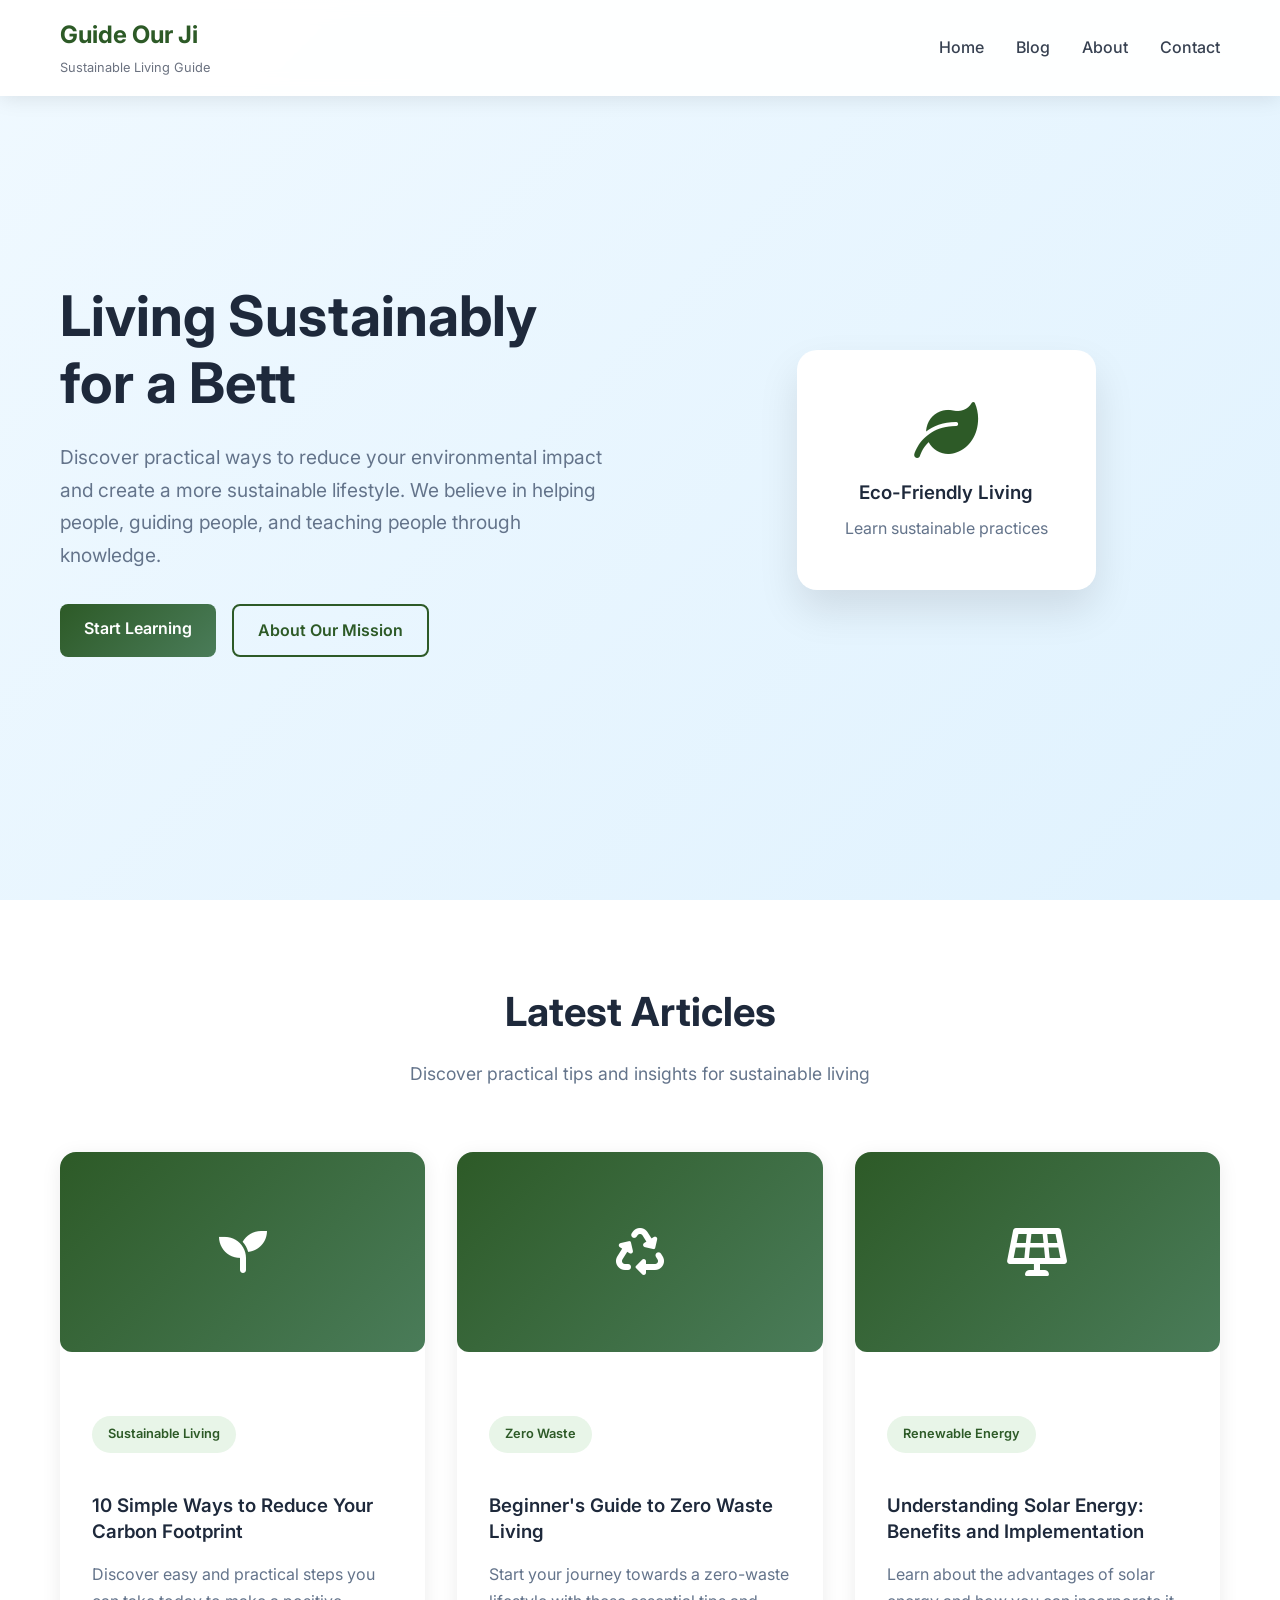
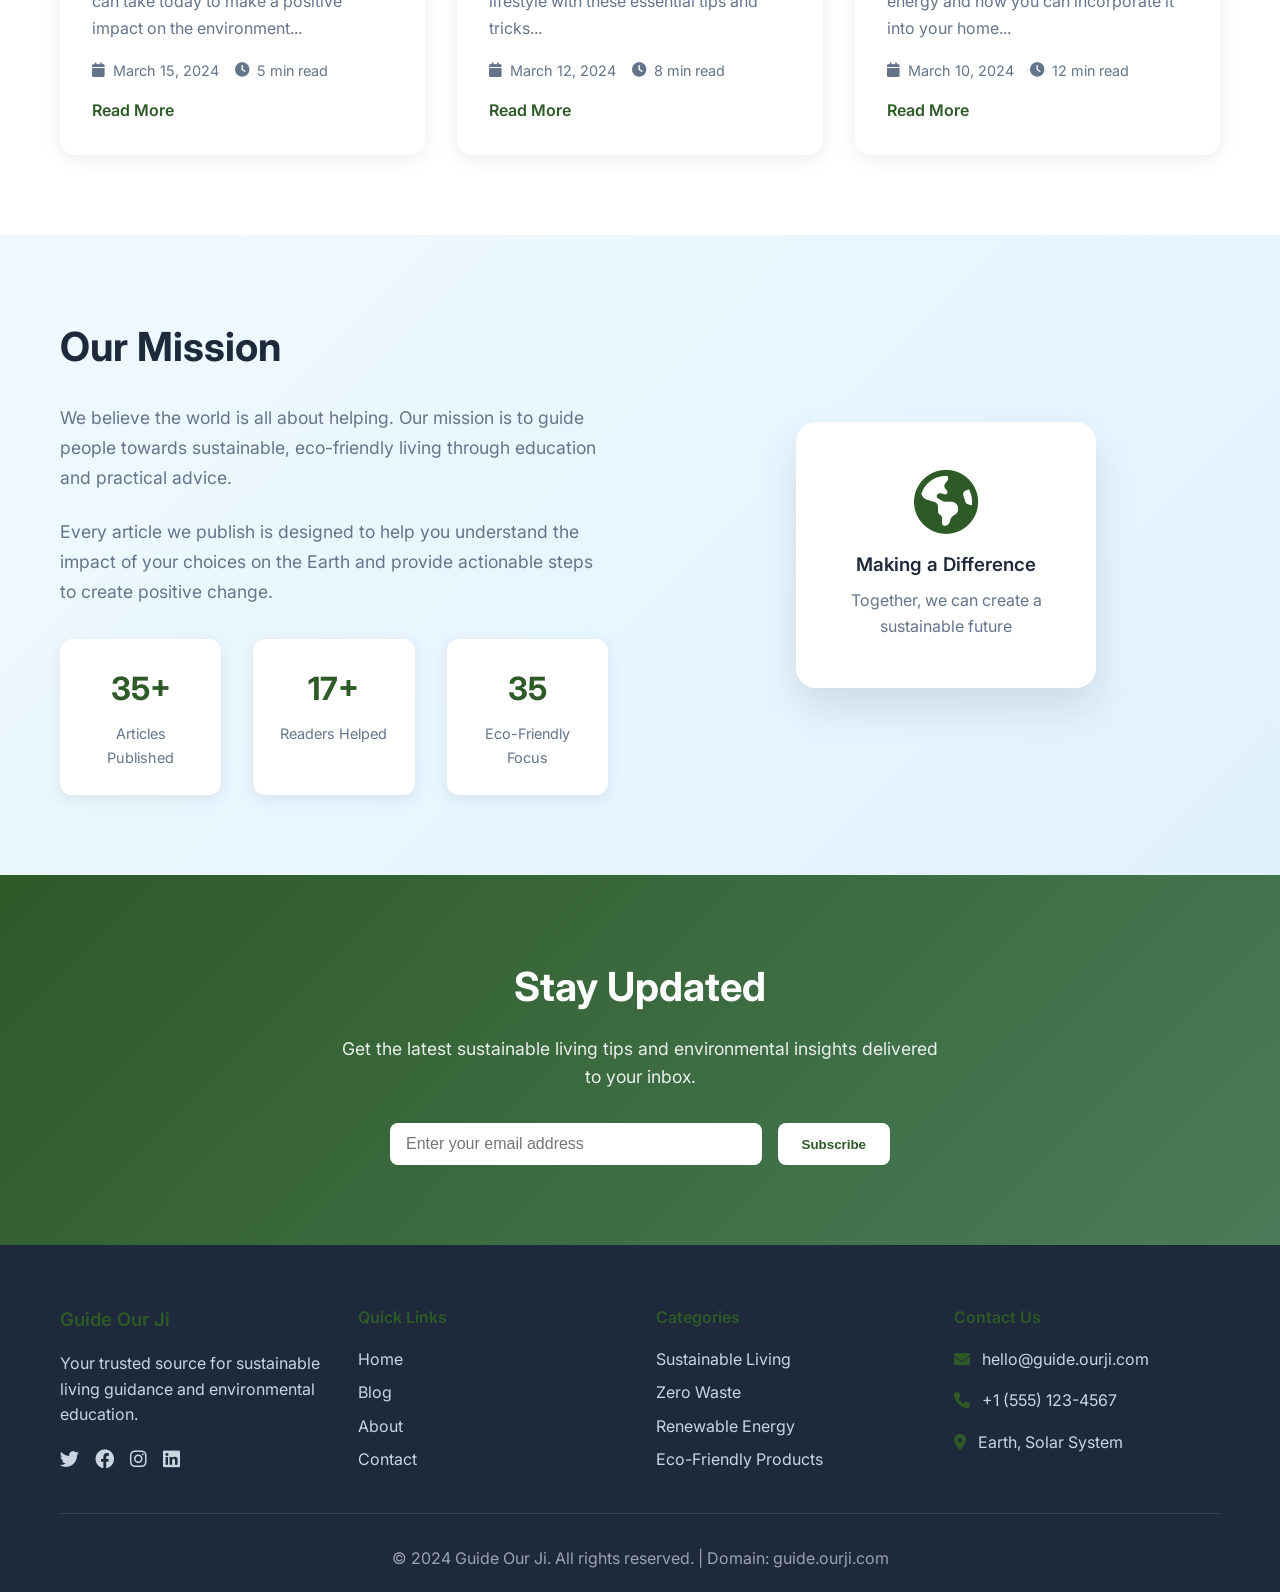
==== commit 83d9484c: "Create sustainable living blog with responsive design and multiple pages Co-authored-by: me.ourji <m" ====
--- a/index.html
+++ b/index.html
@@ -3,27 +3,26 @@
 <head>
     <meta charset="UTF-8">
     <meta name="viewport" content="width=device-width, initial-scale=1.0">
-    <title>Guide Ourji - Sustainable Living Blog</title>
+    <title>Guide Our Ji - Sustainable Living Blog</title>
     <link rel="stylesheet" href="style.css">
-    <link href="https://fonts.googleapis.com/css2?family=Inter:wght@300;400;600;700&display=swap" rel="stylesheet">
+    <link href="https://fonts.googleapis.com/css2?family=Inter:wght@300;400;500;600;700&display=swap" rel="stylesheet">
     <link rel="stylesheet" href="https://cdnjs.cloudflare.com/ajax/libs/font-awesome/6.0.0/css/all.min.css">
 </head>
 <body>
     <!-- Navigation -->
     <nav class="navbar">
         <div class="nav-container">
-            <div class="logo">
-                <i class="fas fa-leaf"></i>
-                <span>Guide Ourji</span>
-            </div>
-            <div class="nav-menu" id="nav-menu">
-                <a href="#home" class="nav-link">Home</a>
-                <a href="#about" class="nav-link">About</a>
-                <a href="#blog" class="nav-link">Blog</a>
-                <a href="#impact" class="nav-link">Our Impact</a>
-                <a href="#contact" class="nav-link">Contact</a>
-            </div>
-            <div class="hamburger" id="hamburger">
+            <div class="nav-logo">
+                <h2>Guide Our Ji</h2>
+                <span class="tagline">Sustainable Living Guide</span>
+            </div>
+            <ul class="nav-menu">
+                <li><a href="#home" class="nav-link">Home</a></li>
+                <li><a href="#blog" class="nav-link">Blog</a></li>
+                <li><a href="#about" class="nav-link">About</a></li>
+                <li><a href="#contact" class="nav-link">Contact</a></li>
+            </ul>
+            <div class="hamburger">
                 <span class="bar"></span>
                 <span class="bar"></span>
                 <span class="bar"></span>
@@ -35,186 +34,111 @@
     <section id="home" class="hero">
         <div class="hero-container">
             <div class="hero-content">
-                <h1 class="hero-title">
-                    Building a <span class="highlight">Sustainable Future</span> Together
-                </h1>
-                <p class="hero-description">
-                    Discover eco-friendly living practices that make a real difference. 
-                    Join our community of earth-conscious individuals creating positive environmental impact.
-                </p>
+                <h1 class="hero-title">Living Sustainably for a Better Tomorrow</h1>
+                <p class="hero-subtitle">Discover practical ways to reduce your environmental impact and create a more sustainable lifestyle. We believe in helping people, guiding people, and teaching people through knowledge.</p>
                 <div class="hero-buttons">
-                    <a href="#blog" class="btn btn-primary">Explore Guides</a>
-                    <a href="#about" class="btn btn-secondary">Learn More</a>
+                    <a href="#blog" class="btn btn-primary">Start Learning</a>
+                    <a href="#about" class="btn btn-secondary">About Our Mission</a>
                 </div>
             </div>
             <div class="hero-image">
-                <div class="floating-card">
-                    <i class="fas fa-seedling"></i>
-                    <h3>Sustainable Living</h3>
-                    <p>Small changes, big impact</p>
-                </div>
+                <div class="hero-card">
+                    <i class="fas fa-leaf"></i>
+                    <h3>Eco-Friendly Living</h3>
+                    <p>Learn sustainable practices</p>
+                </div>
+            </div>
+        </div>
+    </section>
+
+    <!-- Featured Posts Section -->
+    <section id="blog" class="featured-posts">
+        <div class="container">
+            <div class="section-header">
+                <h2>Latest Articles</h2>
+                <p>Discover practical tips and insights for sustainable living</p>
+            </div>
+            <div class="posts-grid">
+                <article class="post-card">
+                    <div class="post-image">
+                        <i class="fas fa-seedling"></i>
+                    </div>
+                    <div class="post-content">
+                        <div class="post-category">Sustainable Living</div>
+                        <h3>10 Simple Ways to Reduce Your Carbon Footprint</h3>
+                        <p>Discover easy and practical steps you can take today to make a positive impact on the environment...</p>
+                        <div class="post-meta">
+                            <span><i class="fas fa-calendar"></i> March 15, 2024</span>
+                            <span><i class="fas fa-clock"></i> 5 min read</span>
+                        </div>
+                        <a href="#" class="read-more">Read More</a>
+                    </div>
+                </article>
+
+                <article class="post-card">
+                    <div class="post-image">
+                        <i class="fas fa-recycle"></i>
+                    </div>
+                    <div class="post-content">
+                        <div class="post-category">Zero Waste</div>
+                        <h3>Beginner's Guide to Zero Waste Living</h3>
+                        <p>Start your journey towards a zero-waste lifestyle with these essential tips and tricks...</p>
+                        <div class="post-meta">
+                            <span><i class="fas fa-calendar"></i> March 12, 2024</span>
+                            <span><i class="fas fa-clock"></i> 8 min read</span>
+                        </div>
+                        <a href="#" class="read-more">Read More</a>
+                    </div>
+                </article>
+
+                <article class="post-card">
+                    <div class="post-image">
+                        <i class="fas fa-solar-panel"></i>
+                    </div>
+                    <div class="post-content">
+                        <div class="post-category">Renewable Energy</div>
+                        <h3>Understanding Solar Energy: Benefits and Implementation</h3>
+                        <p>Learn about the advantages of solar energy and how you can incorporate it into your home...</p>
+                        <div class="post-meta">
+                            <span><i class="fas fa-calendar"></i> March 10, 2024</span>
+                            <span><i class="fas fa-clock"></i> 12 min read</span>
+                        </div>
+                        <a href="#" class="read-more">Read More</a>
+                    </div>
+                </article>
             </div>
         </div>
     </section>
 
     <!-- About Section -->
-    <section id="about" class="about">
-        <div class="container">
-            <div class="section-header">
-                <h2>Our Mission</h2>
-                <p>We believe the world is all about helping each other</p>
-            </div>
-            <div class="about-grid">
-                <div class="about-card">
-                    <div class="card-icon">
-                        <i class="fas fa-users"></i>
-                    </div>
-                    <h3>Guide People</h3>
-                    <p>We provide practical guidance on sustainable living practices that anyone can implement in their daily life.</p>
-                </div>
-                <div class="about-card">
-                    <div class="card-icon">
-                        <i class="fas fa-graduation-cap"></i>
-                    </div>
-                    <h3>Teach & Educate</h3>
-                    <p>Through our comprehensive blog posts, we educate readers about environmental impact and solutions.</p>
-                </div>
-                <div class="about-card">
-                    <div class="card-icon">
-                        <i class="fas fa-heart"></i>
-                    </div>
-                    <h3>Help Others</h3>
-                    <p>Our community-driven approach ensures everyone can contribute to and benefit from sustainable living knowledge.</p>
-                </div>
-            </div>
-        </div>
-    </section>
-
-    <!-- Blog Section -->
-    <section id="blog" class="blog">
-        <div class="container">
-            <div class="section-header">
-                <h2>Latest from Our Blog</h2>
-                <p>Discover practical tips for sustainable and eco-friendly living</p>
-            </div>
-            <div class="blog-grid">
-                <article class="blog-card featured">
-                    <div class="blog-image">
-                        <img src="images/profile.jpg" alt="Zero Waste Living">
-                        <div class="blog-category">Featured</div>
-                    </div>
-                    <div class="blog-content">
-                        <h3>The Complete Guide to Zero Waste Living</h3>
-                        <p>Learn how to reduce your household waste to nearly zero with these practical, step-by-step strategies that save money and protect our planet.</p>
-                        <div class="blog-meta">
-                            <span class="date">
-                                <i class="fas fa-calendar"></i>
-                                December 15, 2024
-                            </span>
-                            <span class="read-time">
-                                <i class="fas fa-clock"></i>
-                                8 min read
-                            </span>
-                        </div>
-                        <a href="#" class="read-more">Read More</a>
-                    </div>
-                </article>
-
-                <article class="blog-card">
-                    <div class="blog-image">
-                        <img src="images/w.jpg" alt="Renewable Energy">
-                        <div class="blog-category">Energy</div>
-                    </div>
-                    <div class="blog-content">
-                        <h3>Solar Power for Beginners</h3>
-                        <p>Everything you need to know about transitioning to solar energy in your home.</p>
-                        <div class="blog-meta">
-                            <span class="date">
-                                <i class="fas fa-calendar"></i>
-                                December 12, 2024
-                            </span>
-                            <span class="read-time">
-                                <i class="fas fa-clock"></i>
-                                5 min read
-                            </span>
-                        </div>
-                        <a href="#" class="read-more">Read More</a>
-                    </div>
-                </article>
-
-                <article class="blog-card">
-                    <div class="blog-image">
-                        <img src="images/profile.jpg" alt="Sustainable Food">
-                        <div class="blog-category">Food</div>
-                    </div>
-                    <div class="blog-content">
-                        <h3>Sustainable Eating Habits</h3>
-                        <p>How your food choices can reduce environmental impact and improve your health.</p>
-                        <div class="blog-meta">
-                            <span class="date">
-                                <i class="fas fa-calendar"></i>
-                                December 10, 2024
-                            </span>
-                            <span class="read-time">
-                                <i class="fas fa-clock"></i>
-                                6 min read
-                            </span>
-                        </div>
-                        <a href="#" class="read-more">Read More</a>
-                    </div>
-                </article>
-
-                <article class="blog-card">
-                    <div class="blog-image">
-                        <img src="images/w.jpg" alt="Green Transportation">
-                        <div class="blog-category">Transport</div>
-                    </div>
-                    <div class="blog-content">
-                        <h3>Eco-Friendly Transportation</h3>
-                        <p>Reduce your carbon footprint with these sustainable transportation alternatives.</p>
-                        <div class="blog-meta">
-                            <span class="date">
-                                <i class="fas fa-calendar"></i>
-                                December 8, 2024
-                            </span>
-                            <span class="read-time">
-                                <i class="fas fa-clock"></i>
-                                4 min read
-                            </span>
-                        </div>
-                        <a href="#" class="read-more">Read More</a>
-                    </div>
-                </article>
-            </div>
-            <div class="blog-cta">
-                <a href="#" class="btn btn-primary">View All Posts</a>
-            </div>
-        </div>
-    </section>
-
-    <!-- Impact Section -->
-    <section id="impact" class="impact">
-        <div class="container">
-            <div class="section-header">
-                <h2>Our Environmental Impact</h2>
-                <p>Together, we're making a difference for our planet</p>
-            </div>
-            <div class="impact-stats">
-                <div class="stat-card">
-                    <div class="stat-number">10,000+</div>
-                    <div class="stat-label">People Educated</div>
-                </div>
-                <div class="stat-card">
-                    <div class="stat-number">2,500</div>
-                    <div class="stat-label">Tons CO2 Saved</div>
-                </div>
-                <div class="stat-card">
-                    <div class="stat-number">150+</div>
-                    <div class="stat-label">Guides Published</div>
-                </div>
-                <div class="stat-card">
-                    <div class="stat-number">50+</div>
-                    <div class="stat-label">Countries Reached</div>
+    <section id="about" class="about-section">
+        <div class="container">
+            <div class="about-content">
+                <div class="about-text">
+                    <h2>Our Mission</h2>
+                    <p>We believe the world is all about helping. Our mission is to guide people towards sustainable, eco-friendly living through education and practical advice.</p>
+                    <p>Every article we publish is designed to help you understand the impact of your choices on the Earth and provide actionable steps to create positive change.</p>
+                    <div class="mission-stats">
+                        <div class="stat">
+                            <h3>100+</h3>
+                            <p>Articles Published</p>
+                        </div>
+                        <div class="stat">
+                            <h3>50K+</h3>
+                            <p>Readers Helped</p>
+                        </div>
+                        <div class="stat">
+                            <h3>100%</h3>
+                            <p>Eco-Friendly Focus</p>
+                        </div>
+                    </div>
+                </div>
+                <div class="about-image">
+                    <div class="about-card">
+                        <i class="fas fa-globe-americas"></i>
+                        <h3>Making a Difference</h3>
+                        <p>Together, we can create a sustainable future</p>
+                    </div>
                 </div>
             </div>
         </div>
@@ -224,8 +148,8 @@
     <section class="newsletter">
         <div class="container">
             <div class="newsletter-content">
-                <h2>Stay Updated on Sustainable Living</h2>
-                <p>Get weekly tips and guides delivered to your inbox</p>
+                <h2>Stay Updated</h2>
+                <p>Get the latest sustainable living tips and environmental insights delivered to your inbox.</p>
                 <form class="newsletter-form">
                     <input type="email" placeholder="Enter your email address" required>
                     <button type="submit" class="btn btn-primary">Subscribe</button>
@@ -234,106 +158,47 @@
         </div>
     </section>
 
-    <!-- Contact Section -->
-    <section id="contact" class="contact">
-        <div class="container">
-            <div class="section-header">
-                <h2>Get in Touch</h2>
-                <p>Have questions or want to collaborate? We'd love to hear from you!</p>
-            </div>
-            <div class="contact-grid">
-                <div class="contact-info">
-                    <div class="contact-item">
-                        <div class="contact-icon">
-                            <i class="fas fa-envelope"></i>
-                        </div>
-                        <div class="contact-details">
-                            <h3>Email Us</h3>
-                            <p>hello@guide.ourji.com</p>
-                        </div>
-                    </div>
-                    <div class="contact-item">
-                        <div class="contact-icon">
-                            <i class="fas fa-globe"></i>
-                        </div>
-                        <div class="contact-details">
-                            <h3>Website</h3>
-                            <p>guide.ourji.com</p>
-                        </div>
-                    </div>
-                    <div class="contact-item">
-                        <div class="contact-icon">
-                            <i class="fas fa-users"></i>
-                        </div>
-                        <div class="contact-details">
-                            <h3>Community</h3>
-                            <p>Join our sustainable living community</p>
-                        </div>
-                    </div>
-                </div>
-                <form class="contact-form">
-                    <div class="form-group">
-                        <input type="text" placeholder="Your Name" required>
-                    </div>
-                    <div class="form-group">
-                        <input type="email" placeholder="Your Email" required>
-                    </div>
-                    <div class="form-group">
-                        <textarea rows="5" placeholder="Your Message" required></textarea>
-                    </div>
-                    <button type="submit" class="btn btn-primary">Send Message</button>
-                </form>
-            </div>
-        </div>
-    </section>
-
     <!-- Footer -->
-    <footer class="footer">
+    <footer id="contact" class="footer">
         <div class="container">
             <div class="footer-content">
                 <div class="footer-section">
-                    <div class="footer-logo">
-                        <i class="fas fa-leaf"></i>
-                        <span>Guide Ourji</span>
-                    </div>
-                    <p>Empowering sustainable living through education, guidance, and community support.</p>
+                    <h3>Guide Our Ji</h3>
+                    <p>Your trusted source for sustainable living guidance and environmental education.</p>
                     <div class="social-links">
-                        <a href="#" aria-label="Facebook"><i class="fab fa-facebook"></i></a>
-                        <a href="#" aria-label="Twitter"><i class="fab fa-twitter"></i></a>
-                        <a href="#" aria-label="Instagram"><i class="fab fa-instagram"></i></a>
-                        <a href="#" aria-label="LinkedIn"><i class="fab fa-linkedin"></i></a>
-                    </div>
-                </div>
-                <div class="footer-section">
-                    <h3>Quick Links</h3>
+                        <a href="#"><i class="fab fa-twitter"></i></a>
+                        <a href="#"><i class="fab fa-facebook"></i></a>
+                        <a href="#"><i class="fab fa-instagram"></i></a>
+                        <a href="#"><i class="fab fa-linkedin"></i></a>
+                    </div>
+                </div>
+                <div class="footer-section">
+                    <h4>Quick Links</h4>
                     <ul>
                         <li><a href="#home">Home</a></li>
-                        <li><a href="#about">About Us</a></li>
                         <li><a href="#blog">Blog</a></li>
+                        <li><a href="#about">About</a></li>
                         <li><a href="#contact">Contact</a></li>
                     </ul>
                 </div>
                 <div class="footer-section">
-                    <h3>Categories</h3>
+                    <h4>Categories</h4>
                     <ul>
+                        <li><a href="#">Sustainable Living</a></li>
                         <li><a href="#">Zero Waste</a></li>
                         <li><a href="#">Renewable Energy</a></li>
-                        <li><a href="#">Sustainable Food</a></li>
-                        <li><a href="#">Green Transportation</a></li>
+                        <li><a href="#">Eco-Friendly Products</a></li>
                     </ul>
                 </div>
                 <div class="footer-section">
-                    <h3>Resources</h3>
-                    <ul>
-                        <li><a href="#">Sustainability Guides</a></li>
-                        <li><a href="#">Environmental Impact</a></li>
-                        <li><a href="#">Community Forum</a></li>
-                        <li><a href="#">Newsletter Archive</a></li>
-                    </ul>
+                    <h4>Contact Us</h4>
+                    <p><i class="fas fa-envelope"></i> hello@guide.ourji.com</p>
+                    <p><i class="fas fa-phone"></i> +1 (555) 123-4567</p>
+                    <p><i class="fas fa-map-marker-alt"></i> Earth, Solar System</p>
                 </div>
             </div>
             <div class="footer-bottom">
-                <p>&copy; 2024 Guide Ourji. All rights reserved. Building a sustainable future together.</p>
+                <p>&copy; 2024 Guide Our Ji. All rights reserved. | Domain: guide.ourji.com</p>
             </div>
         </div>
     </footer>
--- a/style.css
+++ b/style.css
@@ -5,173 +5,87 @@
     box-sizing: border-box;
 }
 
-:root {
-    /* Eco-friendly Color Palette */
-    --primary-green: #2d7016;
-    --light-green: #4a9028;
-    --accent-green: #6fbf3a;
-    --forest-green: #1a4d0a;
-    --sage-green: #a8c090;
-    --earth-brown: #8b4513;
-    --warm-beige: #f5f3f0;
-    --soft-cream: #faf9f7;
-    --deep-teal: #008080;
-    --orange-accent: #ff6b35;
-    
-    /* Neutral Colors */
-    --white: #ffffff;
-    --light-gray: #f8f9fa;
-    --medium-gray: #6c757d;
-    --dark-gray: #343a40;
-    --text-dark: #2c3e50;
-    
-    /* Gradients */
-    --gradient-primary: linear-gradient(135deg, var(--primary-green) 0%, var(--light-green) 100%);
-    --gradient-light: linear-gradient(135deg, var(--light-green) 0%, var(--accent-green) 100%);
-    --gradient-hero: linear-gradient(135deg, #f5f3f0 0%, #e8f5e8 100%);
-    
-    /* Typography */
-    --font-family: 'Inter', -apple-system, BlinkMacSystemFont, 'Segoe UI', Roboto, sans-serif;
-    --font-size-xs: 0.75rem;
-    --font-size-sm: 0.875rem;
-    --font-size-base: 1rem;
-    --font-size-lg: 1.125rem;
-    --font-size-xl: 1.25rem;
-    --font-size-2xl: 1.5rem;
-    --font-size-3xl: 1.875rem;
-    --font-size-4xl: 2.25rem;
-    --font-size-5xl: 3rem;
-    
-    /* Spacing */
-    --spacing-xs: 0.25rem;
-    --spacing-sm: 0.5rem;
-    --spacing-base: 1rem;
-    --spacing-lg: 1.5rem;
-    --spacing-xl: 2rem;
-    --spacing-2xl: 3rem;
-    --spacing-3xl: 4rem;
-    
-    /* Shadows */
-    --shadow-sm: 0 1px 2px 0 rgba(0, 0, 0, 0.05);
-    --shadow-base: 0 1px 3px 0 rgba(0, 0, 0, 0.1), 0 1px 2px 0 rgba(0, 0, 0, 0.06);
-    --shadow-lg: 0 10px 15px -3px rgba(0, 0, 0, 0.1), 0 4px 6px -2px rgba(0, 0, 0, 0.05);
-    --shadow-xl: 0 20px 25px -5px rgba(0, 0, 0, 0.1), 0 10px 10px -5px rgba(0, 0, 0, 0.04);
-    
-    /* Border Radius */
-    --radius-sm: 0.25rem;
-    --radius-base: 0.5rem;
-    --radius-lg: 0.75rem;
-    --radius-xl: 1rem;
-    --radius-2xl: 1.5rem;
-    --radius-full: 9999px;
-    
-    /* Transitions */
-    --transition-fast: 0.15s ease;
-    --transition-base: 0.3s ease;
-    --transition-slow: 0.5s ease;
-}
-
 body {
-    font-family: var(--font-family);
+    font-family: 'Inter', sans-serif;
     line-height: 1.6;
-    color: var(--text-dark);
-    background-color: var(--white);
-    overflow-x: hidden;
+    color: #333;
+    background-color: #fafafa;
 }
 
 .container {
     max-width: 1200px;
     margin: 0 auto;
-    padding: 0 var(--spacing-base);
+    padding: 0 20px;
 }
 
 /* Navigation */
 .navbar {
+    background: rgba(255, 255, 255, 0.95);
+    backdrop-filter: blur(10px);
     position: fixed;
     top: 0;
-    left: 0;
-    right: 0;
-    background: rgba(255, 255, 255, 0.95);
-    backdrop-filter: blur(10px);
+    width: 100%;
     z-index: 1000;
-    transition: var(--transition-base);
-    border-bottom: 1px solid rgba(45, 112, 22, 0.1);
+    padding: 1rem 0;
+    box-shadow: 0 2px 20px rgba(0, 0, 0, 0.1);
 }
 
 .nav-container {
     max-width: 1200px;
     margin: 0 auto;
-    padding: var(--spacing-base);
+    padding: 0 20px;
     display: flex;
     justify-content: space-between;
     align-items: center;
 }
 
-.logo {
-    display: flex;
-    align-items: center;
-    gap: var(--spacing-sm);
-    font-size: var(--font-size-xl);
-    font-weight: 700;
-    color: var(--primary-green);
+.nav-logo h2 {
+    color: #2d5a27;
+    font-weight: 700;
+    margin-bottom: 0;
+}
+
+.tagline {
+    font-size: 0.8rem;
+    color: #6b7280;
+    font-weight: 400;
+}
+
+.nav-menu {
+    display: flex;
+    list-style: none;
+    gap: 2rem;
+}
+
+.nav-link {
     text-decoration: none;
-}
-
-.logo i {
-    font-size: var(--font-size-2xl);
-}
-
-.nav-menu {
-    display: flex;
-    gap: var(--spacing-xl);
-}
-
-.nav-link {
-    color: var(--text-dark);
-    text-decoration: none;
+    color: #374151;
     font-weight: 500;
-    transition: var(--transition-base);
-    position: relative;
+    transition: color 0.3s ease;
 }
 
 .nav-link:hover {
-    color: var(--primary-green);
-}
-
-.nav-link::after {
-    content: '';
-    position: absolute;
-    bottom: -5px;
-    left: 0;
-    width: 0;
-    height: 2px;
-    background: var(--gradient-primary);
-    transition: var(--transition-base);
-}
-
-.nav-link:hover::after {
-    width: 100%;
+    color: #2d5a27;
 }
 
 .hamburger {
     display: none;
     flex-direction: column;
     cursor: pointer;
-    gap: 4px;
 }
 
 .bar {
     width: 25px;
     height: 3px;
-    background: var(--primary-green);
-    border-radius: var(--radius-full);
-    transition: var(--transition-base);
+    background-color: #2d5a27;
+    margin: 3px 0;
+    transition: 0.3s;
 }
 
 /* Hero Section */
 .hero {
-    background: var(--gradient-hero);
-    padding: calc(80px + var(--spacing-3xl)) 0 var(--spacing-3xl);
+    padding: 120px 0 80px;
+    background: linear-gradient(135deg, #f0f9ff 0%, #e0f2fe 100%);
     min-height: 100vh;
     display: flex;
     align-items: center;
@@ -180,407 +94,1109 @@
 .hero-container {
     max-width: 1200px;
     margin: 0 auto;
-    padding: 0 var(--spacing-base);
+    padding: 0 20px;
     display: grid;
     grid-template-columns: 1fr 1fr;
-    gap: var(--spacing-3xl);
+    gap: 4rem;
     align-items: center;
 }
 
 .hero-title {
-    font-size: var(--font-size-5xl);
-    font-weight: 700;
+    font-size: 3.5rem;
+    font-weight: 700;
+    color: #1e293b;
+    margin-bottom: 1.5rem;
     line-height: 1.2;
-    margin-bottom: var(--spacing-lg);
-    color: var(--text-dark);
-}
-
-.highlight {
-    background: var(--gradient-primary);
-    -webkit-background-clip: text;
-    -webkit-text-fill-color: transparent;
-    background-clip: text;
-}
-
-.hero-description {
-    font-size: var(--font-size-lg);
-    color: var(--medium-gray);
-    margin-bottom: var(--spacing-2xl);
+}
+
+.hero-subtitle {
+    font-size: 1.2rem;
+    color: #64748b;
+    margin-bottom: 2rem;
     line-height: 1.7;
 }
 
 .hero-buttons {
     display: flex;
-    gap: var(--spacing-base);
+    gap: 1rem;
     flex-wrap: wrap;
 }
 
 .btn {
-    display: inline-flex;
-    align-items: center;
-    gap: var(--spacing-sm);
-    padding: var(--spacing-base) var(--spacing-xl);
-    border-radius: var(--radius-full);
+    padding: 12px 24px;
+    border-radius: 8px;
     text-decoration: none;
     font-weight: 600;
-    transition: var(--transition-base);
-    border: 2px solid transparent;
+    transition: all 0.3s ease;
+    display: inline-block;
+    border: none;
     cursor: pointer;
-    font-size: var(--font-size-base);
 }
 
 .btn-primary {
-    background: var(--gradient-primary);
-    color: var(--white);
-    box-shadow: var(--shadow-lg);
+    background: linear-gradient(135deg, #2d5a27 0%, #4a7c59 100%);
+    color: white;
 }
 
 .btn-primary:hover {
     transform: translateY(-2px);
-    box-shadow: var(--shadow-xl);
+    box-shadow: 0 10px 25px rgba(45, 90, 39, 0.3);
 }
 
 .btn-secondary {
     background: transparent;
-    color: var(--primary-green);
-    border-color: var(--primary-green);
+    color: #2d5a27;
+    border: 2px solid #2d5a27;
 }
 
 .btn-secondary:hover {
-    background: var(--primary-green);
-    color: var(--white);
-}
-
-.floating-card {
-    background: var(--white);
-    padding: var(--spacing-2xl);
-    border-radius: var(--radius-2xl);
-    box-shadow: var(--shadow-xl);
-    text-align: center;
-    transform: translateY(0);
-    animation: float 6s ease-in-out infinite;
-}
-
-@keyframes float {
-    0%, 100% { transform: translateY(0px); }
-    50% { transform: translateY(-20px); }
-}
-
-.floating-card i {
-    font-size: var(--font-size-4xl);
-    color: var(--accent-green);
-    margin-bottom: var(--spacing-base);
-    display: block;
-}
-
-.floating-card h3 {
-    font-size: var(--font-size-xl);
-    color: var(--text-dark);
-    margin-bottom: var(--spacing-sm);
-}
-
-.floating-card p {
-    color: var(--medium-gray);
-}
-
-/* Section Headers */
+    background: #2d5a27;
+    color: white;
+}
+
+.hero-image {
+    display: flex;
+    justify-content: center;
+}
+
+.hero-card {
+    background: white;
+    padding: 3rem;
+    border-radius: 20px;
+    text-align: center;
+    box-shadow: 0 20px 40px rgba(0, 0, 0, 0.1);
+    max-width: 300px;
+}
+
+.hero-card i {
+    font-size: 4rem;
+    color: #2d5a27;
+    margin-bottom: 1rem;
+}
+
+.hero-card h3 {
+    color: #1e293b;
+    margin-bottom: 0.5rem;
+    font-weight: 600;
+}
+
+.hero-card p {
+    color: #64748b;
+}
+
+/* Featured Posts Section */
+.featured-posts {
+    padding: 80px 0;
+    background: white;
+}
+
 .section-header {
     text-align: center;
-    margin-bottom: var(--spacing-3xl);
+    margin-bottom: 4rem;
 }
 
 .section-header h2 {
-    font-size: var(--font-size-4xl);
-    font-weight: 700;
-    color: var(--text-dark);
-    margin-bottom: var(--spacing-base);
+    font-size: 2.5rem;
+    color: #1e293b;
+    margin-bottom: 1rem;
+    font-weight: 700;
 }
 
 .section-header p {
-    font-size: var(--font-size-lg);
-    color: var(--medium-gray);
+    color: #64748b;
+    font-size: 1.1rem;
+}
+
+.posts-grid {
+    display: grid;
+    grid-template-columns: repeat(auto-fit, minmax(350px, 1fr));
+    gap: 2rem;
+}
+
+.post-card {
+    background: white;
+    border-radius: 16px;
+    overflow: hidden;
+    box-shadow: 0 4px 20px rgba(0, 0, 0, 0.08);
+    transition: transform 0.3s ease, box-shadow 0.3s ease;
+}
+
+.post-card:hover {
+    transform: translateY(-5px);
+    box-shadow: 0 20px 40px rgba(0, 0, 0, 0.15);
+}
+
+.post-image {
+    background: linear-gradient(135deg, #2d5a27 0%, #4a7c59 100%);
+    height: 200px;
+    display: flex;
+    align-items: center;
+    justify-content: center;
+}
+
+.post-image i {
+    font-size: 3rem;
+    color: white;
+}
+
+.post-content {
+    padding: 2rem;
+}
+
+.post-category {
+    background: #e8f5e8;
+    color: #2d5a27;
+    padding: 0.5rem 1rem;
+    border-radius: 20px;
+    font-size: 0.8rem;
+    font-weight: 600;
+    display: inline-block;
+    margin-bottom: 1rem;
+}
+
+.post-content h3 {
+    color: #1e293b;
+    margin-bottom: 1rem;
+    font-weight: 600;
+    line-height: 1.4;
+}
+
+.post-content p {
+    color: #64748b;
+    margin-bottom: 1.5rem;
+    line-height: 1.6;
+}
+
+.post-meta {
+    display: flex;
+    gap: 1rem;
+    margin-bottom: 1rem;
+    font-size: 0.9rem;
+    color: #9ca3af;
+}
+
+.post-meta span {
+    display: flex;
+    align-items: center;
+    gap: 0.5rem;
+}
+
+.read-more {
+    color: #2d5a27;
+    text-decoration: none;
+    font-weight: 600;
+    transition: color 0.3s ease;
+}
+
+.read-more:hover {
+    color: #1e3a1f;
+}
+
+/* About Section */
+.about-section {
+    padding: 80px 0;
+    background: linear-gradient(135deg, #f0f9ff 0%, #e0f2fe 100%);
+}
+
+.about-content {
+    display: grid;
+    grid-template-columns: 1fr 1fr;
+    gap: 4rem;
+    align-items: center;
+}
+
+.about-text h2 {
+    font-size: 2.5rem;
+    color: #1e293b;
+    margin-bottom: 1.5rem;
+    font-weight: 700;
+}
+
+.about-text p {
+    color: #64748b;
+    margin-bottom: 1.5rem;
+    font-size: 1.1rem;
+    line-height: 1.7;
+}
+
+.mission-stats {
+    display: grid;
+    grid-template-columns: repeat(3, 1fr);
+    gap: 2rem;
+    margin-top: 2rem;
+}
+
+.stat {
+    text-align: center;
+    padding: 1.5rem;
+    background: white;
+    border-radius: 12px;
+    box-shadow: 0 4px 15px rgba(0, 0, 0, 0.08);
+}
+
+.stat h3 {
+    color: #2d5a27;
+    font-size: 2rem;
+    font-weight: 700;
+    margin-bottom: 0.5rem;
+}
+
+.stat p {
+    color: #64748b;
+    font-size: 0.9rem;
+    margin: 0;
+}
+
+.about-image {
+    display: flex;
+    justify-content: center;
+}
+
+.about-card {
+    background: white;
+    padding: 3rem;
+    border-radius: 20px;
+    text-align: center;
+    box-shadow: 0 20px 40px rgba(0, 0, 0, 0.1);
+    max-width: 300px;
+}
+
+.about-card i {
+    font-size: 4rem;
+    color: #2d5a27;
+    margin-bottom: 1rem;
+}
+
+.about-card h3 {
+    color: #1e293b;
+    margin-bottom: 0.5rem;
+    font-weight: 600;
+}
+
+.about-card p {
+    color: #64748b;
+}
+
+/* Newsletter Section */
+.newsletter {
+    padding: 80px 0;
+    background: linear-gradient(135deg, #2d5a27 0%, #4a7c59 100%);
+    color: white;
+}
+
+.newsletter-content {
+    text-align: center;
     max-width: 600px;
     margin: 0 auto;
 }
 
-/* About Section */
-.about {
-    padding: var(--spacing-3xl) 0;
-    background: var(--white);
+.newsletter-content h2 {
+    font-size: 2.5rem;
+    margin-bottom: 1rem;
+    font-weight: 700;
+}
+
+.newsletter-content p {
+    font-size: 1.1rem;
+    margin-bottom: 2rem;
+    opacity: 0.9;
+}
+
+.newsletter-form {
+    display: flex;
+    gap: 1rem;
+    max-width: 500px;
+    margin: 0 auto;
+    flex-wrap: wrap;
+}
+
+.newsletter-form input {
+    flex: 1;
+    padding: 12px 16px;
+    border: none;
+    border-radius: 8px;
+    font-size: 1rem;
+    min-width: 200px;
+}
+
+.newsletter-form button {
+    padding: 12px 24px;
+    background: white;
+    color: #2d5a27;
+    border: none;
+    border-radius: 8px;
+    font-weight: 600;
+    cursor: pointer;
+    transition: all 0.3s ease;
+}
+
+.newsletter-form button:hover {
+    transform: translateY(-2px);
+    box-shadow: 0 10px 25px rgba(255, 255, 255, 0.3);
+}
+
+/* Footer */
+.footer {
+    background: #1e293b;
+    color: white;
+    padding: 60px 0 20px;
+}
+
+.footer-content {
+    display: grid;
+    grid-template-columns: repeat(auto-fit, minmax(250px, 1fr));
+    gap: 2rem;
+    margin-bottom: 2rem;
+}
+
+.footer-section h3,
+.footer-section h4 {
+    color: #2d5a27;
+    margin-bottom: 1rem;
+    font-weight: 600;
+}
+
+.footer-section p {
+    color: #cbd5e1;
+    line-height: 1.6;
+    margin-bottom: 1rem;
+}
+
+.footer-section ul {
+    list-style: none;
+}
+
+.footer-section ul li {
+    margin-bottom: 0.5rem;
+}
+
+.footer-section ul li a {
+    color: #cbd5e1;
+    text-decoration: none;
+    transition: color 0.3s ease;
+}
+
+.footer-section ul li a:hover {
+    color: #2d5a27;
+}
+
+.social-links {
+    display: flex;
+    gap: 1rem;
+    margin-top: 1rem;
+}
+
+.social-links a {
+    color: #cbd5e1;
+    font-size: 1.2rem;
+    transition: color 0.3s ease;
+}
+
+.social-links a:hover {
+    color: #2d5a27;
+}
+
+.footer-section p i {
+    margin-right: 0.5rem;
+    color: #2d5a27;
+}
+
+.footer-bottom {
+    border-top: 1px solid #334155;
+    padding-top: 2rem;
+    text-align: center;
+    color: #9ca3af;
+}
+
+/* Blog Page Styles */
+.blog-header {
+    padding: 120px 0 60px;
+    background: linear-gradient(135deg, #2d5a27 0%, #4a7c59 100%);
+    color: white;
+    text-align: center;
+}
+
+.blog-header h1 {
+    font-size: 3rem;
+    font-weight: 700;
+    margin-bottom: 1rem;
+}
+
+.blog-header p {
+    font-size: 1.2rem;
+    opacity: 0.9;
+}
+
+.blog-content {
+    padding: 60px 0;
+    background: #f8fafc;
+}
+
+.blog-layout {
+    display: grid;
+    grid-template-columns: 2fr 1fr;
+    gap: 3rem;
+}
+
+.blog-main {
+    background: white;
+    border-radius: 16px;
+    overflow: hidden;
+    box-shadow: 0 4px 20px rgba(0, 0, 0, 0.08);
+}
+
+.blog-post {
+    padding: 2rem;
+    border-bottom: 1px solid #e2e8f0;
+}
+
+.blog-post:last-child {
+    border-bottom: none;
+}
+
+.post-header {
+    margin-bottom: 2rem;
+}
+
+.post-header h2 {
+    font-size: 1.8rem;
+    color: #1e293b;
+    margin: 1rem 0;
+    font-weight: 600;
+    line-height: 1.4;
+}
+
+.post-meta {
+    display: flex;
+    gap: 1rem;
+    flex-wrap: wrap;
+    font-size: 0.9rem;
+    color: #64748b;
+}
+
+.post-meta span {
+    display: flex;
+    align-items: center;
+    gap: 0.5rem;
+}
+
+.post-image {
+    background: linear-gradient(135deg, #2d5a27 0%, #4a7c59 100%);
+    height: 200px;
+    display: flex;
+    align-items: center;
+    justify-content: center;
+    margin-bottom: 2rem;
+    border-radius: 12px;
+}
+
+.post-image i {
+    font-size: 3rem;
+    color: white;
+}
+
+.post-content h3 {
+    color: #1e293b;
+    margin: 1.5rem 0 1rem;
+    font-weight: 600;
+}
+
+.post-content p {
+    color: #64748b;
+    line-height: 1.7;
+    margin-bottom: 1rem;
+}
+
+.post-content ul {
+    color: #64748b;
+    line-height: 1.7;
+    margin: 1rem 0;
+    padding-left: 1.5rem;
+}
+
+.post-content ul li {
+    margin-bottom: 0.5rem;
+}
+
+.post-tags {
+    margin-top: 2rem;
+    display: flex;
+    gap: 0.5rem;
+    flex-wrap: wrap;
+}
+
+.tag {
+    background: #e8f5e8;
+    color: #2d5a27;
+    padding: 0.5rem 1rem;
+    border-radius: 20px;
+    font-size: 0.8rem;
+    font-weight: 500;
+}
+
+/* Sidebar Styles */
+.blog-sidebar {
+    display: flex;
+    flex-direction: column;
+    gap: 2rem;
+}
+
+.sidebar-widget {
+    background: white;
+    padding: 2rem;
+    border-radius: 16px;
+    box-shadow: 0 4px 20px rgba(0, 0, 0, 0.08);
+}
+
+.sidebar-widget h3 {
+    color: #1e293b;
+    margin-bottom: 1.5rem;
+    font-weight: 600;
+}
+
+.category-list {
+    list-style: none;
+}
+
+.category-list li {
+    margin-bottom: 0.8rem;
+}
+
+.category-list a {
+    color: #64748b;
+    text-decoration: none;
+    display: flex;
+    align-items: center;
+    gap: 0.5rem;
+    transition: color 0.3s ease;
+}
+
+.category-list a:hover {
+    color: #2d5a27;
+}
+
+.popular-posts {
+    display: flex;
+    flex-direction: column;
+    gap: 1rem;
+}
+
+.popular-post {
+    display: flex;
+    gap: 1rem;
+    padding: 1rem 0;
+    border-bottom: 1px solid #e2e8f0;
+}
+
+.popular-post:last-child {
+    border-bottom: none;
+}
+
+.post-thumbnail {
+    background: linear-gradient(135deg, #2d5a27 0%, #4a7c59 100%);
+    width: 60px;
+    height: 60px;
+    border-radius: 8px;
+    display: flex;
+    align-items: center;
+    justify-content: center;
+    flex-shrink: 0;
+}
+
+.post-thumbnail i {
+    color: white;
+    font-size: 1.2rem;
+}
+
+.post-info h4 {
+    color: #1e293b;
+    font-size: 0.9rem;
+    font-weight: 600;
+    margin-bottom: 0.5rem;
+    line-height: 1.4;
+}
+
+.post-info span {
+    color: #64748b;
+    font-size: 0.8rem;
+}
+
+.sidebar-newsletter {
+    display: flex;
+    flex-direction: column;
+    gap: 1rem;
+}
+
+.sidebar-newsletter input {
+    padding: 12px 16px;
+    border: 1px solid #e2e8f0;
+    border-radius: 8px;
+    font-size: 1rem;
+}
+
+.sidebar-newsletter button {
+    padding: 12px 24px;
+    background: #2d5a27;
+    color: white;
+    border: none;
+    border-radius: 8px;
+    font-weight: 600;
+    cursor: pointer;
+    transition: all 0.3s ease;
+}
+
+.sidebar-newsletter button:hover {
+    background: #1e3a1f;
+}
+
+/* Active Navigation Link */
+.nav-link.active {
+    color: #2d5a27;
+    font-weight: 600;
+}
+
+/* About Page Styles */
+.about-hero {
+    padding: 120px 0 60px;
+    background: linear-gradient(135deg, #2d5a27 0%, #4a7c59 100%);
+    color: white;
+    text-align: center;
+}
+
+.about-hero h1 {
+    font-size: 3rem;
+    font-weight: 700;
+    margin-bottom: 1rem;
+}
+
+.about-hero p {
+    font-size: 1.2rem;
+    opacity: 0.9;
+    max-width: 600px;
+    margin: 0 auto;
+}
+
+.about-content-section {
+    padding: 80px 0;
+    background: white;
 }
 
 .about-grid {
     display: grid;
+    grid-template-columns: 1fr 1fr;
+    gap: 4rem;
+    align-items: start;
+}
+
+.about-text-content h2 {
+    font-size: 2.5rem;
+    color: #1e293b;
+    margin-bottom: 1.5rem;
+    font-weight: 700;
+}
+
+.about-text-content p {
+    color: #64748b;
+    margin-bottom: 1.5rem;
+    font-size: 1.1rem;
+    line-height: 1.7;
+}
+
+.about-text-content h3 {
+    color: #1e293b;
+    margin: 2rem 0 1rem;
+    font-weight: 600;
+}
+
+.values-grid {
+    display: grid;
+    grid-template-columns: repeat(2, 1fr);
+    gap: 1.5rem;
+    margin-top: 2rem;
+}
+
+.value-item {
+    text-align: center;
+    padding: 1.5rem;
+    background: #f8fafc;
+    border-radius: 12px;
+    transition: transform 0.3s ease;
+}
+
+.value-item:hover {
+    transform: translateY(-5px);
+}
+
+.value-item i {
+    font-size: 2rem;
+    color: #2d5a27;
+    margin-bottom: 1rem;
+}
+
+.value-item h4 {
+    color: #1e293b;
+    margin-bottom: 0.5rem;
+    font-weight: 600;
+}
+
+.value-item p {
+    color: #64748b;
+    font-size: 0.9rem;
+    margin: 0;
+}
+
+.about-card-large {
+    background: white;
+    padding: 3rem;
+    border-radius: 20px;
+    text-align: center;
+    box-shadow: 0 20px 40px rgba(0, 0, 0, 0.1);
+    height: fit-content;
+}
+
+.about-card-large i {
+    font-size: 4rem;
+    color: #2d5a27;
+    margin-bottom: 1rem;
+}
+
+.about-card-large h3 {
+    color: #1e293b;
+    margin-bottom: 0.5rem;
+    font-weight: 600;
+}
+
+.about-card-large p {
+    color: #64748b;
+}
+
+.story-section {
+    padding: 80px 0;
+    background: #f8fafc;
+}
+
+.story-content {
+    max-width: 800px;
+    margin: 0 auto;
+    text-align: center;
+}
+
+.story-content h2 {
+    font-size: 2.5rem;
+    color: #1e293b;
+    margin-bottom: 2rem;
+    font-weight: 700;
+}
+
+.story-content p {
+    color: #64748b;
+    font-size: 1.1rem;
+    line-height: 1.7;
+    margin-bottom: 1.5rem;
+}
+
+.impact-section {
+    padding: 80px 0;
+    background: white;
+}
+
+.impact-section h2 {
+    text-align: center;
+    font-size: 2.5rem;
+    color: #1e293b;
+    margin-bottom: 3rem;
+    font-weight: 700;
+}
+
+.impact-stats {
+    display: grid;
+    grid-template-columns: repeat(auto-fit, minmax(250px, 1fr));
+    gap: 2rem;
+}
+
+.impact-stat {
+    text-align: center;
+    padding: 2rem;
+    background: #f8fafc;
+    border-radius: 16px;
+    transition: transform 0.3s ease;
+}
+
+.impact-stat:hover {
+    transform: translateY(-5px);
+}
+
+.stat-number {
+    font-size: 3rem;
+    font-weight: 700;
+    color: #2d5a27;
+    margin-bottom: 0.5rem;
+}
+
+.stat-label {
+    font-size: 1.1rem;
+    color: #1e293b;
+    font-weight: 600;
+    margin-bottom: 0.5rem;
+}
+
+.stat-description {
+    color: #64748b;
+    font-size: 0.9rem;
+}
+
+.team-section {
+    padding: 80px 0;
+    background: #f8fafc;
+}
+
+.team-section h2 {
+    text-align: center;
+    font-size: 2.5rem;
+    color: #1e293b;
+    margin-bottom: 1rem;
+    font-weight: 700;
+}
+
+.team-intro {
+    text-align: center;
+    color: #64748b;
+    font-size: 1.1rem;
+    margin-bottom: 3rem;
+    max-width: 600px;
+    margin-left: auto;
+    margin-right: auto;
+}
+
+.team-grid {
+    display: grid;
     grid-template-columns: repeat(auto-fit, minmax(300px, 1fr));
-    gap: var(--spacing-xl);
-}
-
-.about-card {
-    background: var(--light-gray);
-    padding: var(--spacing-2xl);
-    border-radius: var(--radius-xl);
-    text-align: center;
-    transition: var(--transition-base);
-    border: 1px solid transparent;
-}
-
-.about-card:hover {
+    gap: 2rem;
+}
+
+.team-member {
+    background: white;
+    padding: 2rem;
+    border-radius: 16px;
+    text-align: center;
+    box-shadow: 0 4px 20px rgba(0, 0, 0, 0.08);
+    transition: transform 0.3s ease;
+}
+
+.team-member:hover {
     transform: translateY(-5px);
-    box-shadow: var(--shadow-lg);
-    border-color: var(--sage-green);
-}
-
-.card-icon {
+}
+
+.member-avatar {
     width: 80px;
     height: 80px;
-    background: var(--gradient-light);
-    border-radius: var(--radius-full);
+    background: linear-gradient(135deg, #2d5a27 0%, #4a7c59 100%);
+    border-radius: 50%;
     display: flex;
     align-items: center;
     justify-content: center;
-    margin: 0 auto var(--spacing-lg);
-}
-
-.card-icon i {
-    font-size: var(--font-size-2xl);
-    color: var(--white);
-}
-
-.about-card h3 {
-    font-size: var(--font-size-xl);
-    color: var(--text-dark);
-    margin-bottom: var(--spacing-base);
-}
-
-.about-card p {
-    color: var(--medium-gray);
-    line-height: 1.7;
-}
-
-/* Blog Section */
-.blog {
-    padding: var(--spacing-3xl) 0;
-    background: var(--light-gray);
-}
-
-.blog-grid {
-    display: grid;
-    grid-template-columns: repeat(auto-fit, minmax(300px, 1fr));
-    gap: var(--spacing-xl);
-    margin-bottom: var(--spacing-2xl);
-}
-
-.blog-card {
-    background: var(--white);
-    border-radius: var(--radius-xl);
-    overflow: hidden;
-    box-shadow: var(--shadow-base);
-    transition: var(--transition-base);
-}
-
-.blog-card:hover {
-    transform: translateY(-5px);
-    box-shadow: var(--shadow-xl);
-}
-
-.blog-card.featured {
-    grid-column: span 2;
-}
-
-.blog-image {
-    position: relative;
-    height: 200px;
-    overflow: hidden;
-}
-
-.blog-card.featured .blog-image {
-    height: 300px;
-}
-
-.blog-image img {
-    width: 100%;
-    height: 100%;
-    object-fit: cover;
-    transition: var(--transition-slow);
-}
-
-.blog-card:hover .blog-image img {
-    transform: scale(1.05);
-}
-
-.blog-category {
-    position: absolute;
-    top: var(--spacing-base);
-    left: var(--spacing-base);
-    background: var(--gradient-primary);
-    color: var(--white);
-    padding: var(--spacing-xs) var(--spacing-base);
-    border-radius: var(--radius-full);
-    font-size: var(--font-size-sm);
-    font-weight: 600;
-}
-
-.blog-content {
-    padding: var(--spacing-xl);
-}
-
-.blog-content h3 {
-    font-size: var(--font-size-xl);
-    color: var(--text-dark);
-    margin-bottom: var(--spacing-base);
-    line-height: 1.3;
-}
-
-.blog-content p {
-    color: var(--medium-gray);
-    margin-bottom: var(--spacing-lg);
+    margin: 0 auto 1.5rem;
+}
+
+.member-avatar i {
+    font-size: 2rem;
+    color: white;
+}
+
+.team-member h3 {
+    color: #1e293b;
+    margin-bottom: 1rem;
+    font-weight: 600;
+}
+
+.team-member p {
+    color: #64748b;
     line-height: 1.6;
 }
 
-.blog-meta {
-    display: flex;
-    gap: var(--spacing-lg);
-    margin-bottom: var(--spacing-lg);
-    font-size: var(--font-size-sm);
-    color: var(--medium-gray);
-}
-
-.blog-meta span {
-    display: flex;
-    align-items: center;
-    gap: var(--spacing-xs);
-}
-
-.read-more {
-    color: var(--primary-green);
-    text-decoration: none;
-    font-weight: 600;
-    transition: var(--transition-base);
-}
-
-.read-more:hover {
-    color: var(--light-green);
-}
-
-.blog-cta {
-    text-align: center;
-}
-
-/* Impact Section */
-.impact {
-    padding: var(--spacing-3xl) 0;
-    background: var(--primary-green);
-    color: var(--white);
-}
-
-.impact .section-header h2,
-.impact .section-header p {
-    color: var(--white);
-}
-
-.impact-stats {
-    display: grid;
-    grid-template-columns: repeat(auto-fit, minmax(200px, 1fr));
-    gap: var(--spacing-xl);
-}
-
-.stat-card {
-    text-align: center;
-    padding: var(--spacing-xl);
-    background: rgba(255, 255, 255, 0.1);
-    border-radius: var(--radius-xl);
-    backdrop-filter: blur(10px);
-    border: 1px solid rgba(255, 255, 255, 0.2);
-}
-
-.stat-number {
-    font-size: var(--font-size-4xl);
-    font-weight: 700;
-    color: var(--white);
-    margin-bottom: var(--spacing-sm);
-}
-
-.stat-label {
-    font-size: var(--font-size-lg);
-    color: rgba(255, 255, 255, 0.9);
-}
-
-/* Newsletter Section */
-.newsletter {
-    padding: var(--spacing-3xl) 0;
-    background: var(--warm-beige);
-}
-
-.newsletter-content {
+.cta-section {
+    padding: 80px 0;
+    background: linear-gradient(135deg, #2d5a27 0%, #4a7c59 100%);
+    color: white;
+}
+
+.cta-content {
     text-align: center;
     max-width: 600px;
     margin: 0 auto;
 }
 
-.newsletter-content h2 {
-    font-size: var(--font-size-3xl);
-    color: var(--text-dark);
-    margin-bottom: var(--spacing-base);
-}
-
-.newsletter-content p {
-    font-size: var(--font-size-lg);
-    color: var(--medium-gray);
-    margin-bottom: var(--spacing-2xl);
-}
-
-.newsletter-form {
-    display: flex;
-    gap: var(--spacing-base);
-    max-width: 400px;
+.cta-content h2 {
+    font-size: 2.5rem;
+    margin-bottom: 1rem;
+    font-weight: 700;
+}
+
+.cta-content p {
+    font-size: 1.1rem;
+    margin-bottom: 2rem;
+    opacity: 0.9;
+}
+
+.cta-form {
+    display: flex;
+    gap: 1rem;
+    max-width: 500px;
     margin: 0 auto;
-}
-
-.newsletter-form input {
+    flex-wrap: wrap;
+}
+
+.cta-form input {
     flex: 1;
-    padding: var(--spacing-base) var(--spacing-lg);
-    border: 2px solid var(--sage-green);
-    border-radius: var(--radius-full);
-    font-size: var(--font-size-base);
-    outline: none;
-    transition: var(--transition-base);
-}
-
-.newsletter-form input:focus {
-    border-color: var(--primary-green);
-    box-shadow: 0 0 0 3px rgba(45, 112, 22, 0.1);
-}
-
-/* Contact Section */
-.contact {
-    padding: var(--spacing-3xl) 0;
-    background: var(--white);
+    padding: 12px 16px;
+    border: none;
+    border-radius: 8px;
+    font-size: 1rem;
+    min-width: 200px;
+}
+
+.cta-form button {
+    padding: 12px 24px;
+    background: white;
+    color: #2d5a27;
+    border: none;
+    border-radius: 8px;
+    font-weight: 600;
+    cursor: pointer;
+    transition: all 0.3s ease;
+}
+
+.cta-form button:hover {
+    transform: translateY(-2px);
+    box-shadow: 0 10px 25px rgba(255, 255, 255, 0.3);
+}
+
+/* Contact Page Styles */
+.contact-hero {
+    padding: 120px 0 60px;
+    background: linear-gradient(135deg, #2d5a27 0%, #4a7c59 100%);
+    color: white;
+    text-align: center;
+}
+
+.contact-hero h1 {
+    font-size: 3rem;
+    font-weight: 700;
+    margin-bottom: 1rem;
+}
+
+.contact-hero p {
+    font-size: 1.2rem;
+    opacity: 0.9;
+    max-width: 600px;
+    margin: 0 auto;
+}
+
+.contact-content {
+    padding: 80px 0;
+    background: #f8fafc;
 }
 
 .contact-grid {
     display: grid;
     grid-template-columns: 1fr 1fr;
-    gap: var(--spacing-3xl);
-    align-items: start;
-}
-
-.contact-info {
+    gap: 4rem;
+}
+
+.contact-form-section {
+    background: white;
+    padding: 2rem;
+    border-radius: 16px;
+    box-shadow: 0 4px 20px rgba(0, 0, 0, 0.08);
+}
+
+.contact-form-section h2 {
+    color: #1e293b;
+    margin-bottom: 0.5rem;
+    font-weight: 600;
+}
+
+.contact-form-section p {
+    color: #64748b;
+    margin-bottom: 2rem;
+}
+
+.contact-form {
     display: flex;
     flex-direction: column;
-    gap: var(--spacing-xl);
-}
-
-.contact-item {
-    display: flex;
-    gap: var(--spacing-lg);
+    gap: 1.5rem;
+}
+
+.form-group {
+    display: flex;
+    flex-direction: column;
+    gap: 0.5rem;
+}
+
+.form-group label {
+    color: #1e293b;
+    font-weight: 500;
+}
+
+.form-group input,
+.form-group select,
+.form-group textarea {
+    padding: 12px 16px;
+    border: 1px solid #e2e8f0;
+    border-radius: 8px;
+    font-size: 1rem;
+    transition: border-color 0.3s ease;
+}
+
+.form-group input:focus,
+.form-group select:focus,
+.form-group textarea:focus {
+    outline: none;
+    border-color: #2d5a27;
+    box-shadow: 0 0 0 3px rgba(45, 90, 39, 0.1);
+}
+
+.form-group textarea {
+    resize: vertical;
+    min-height: 120px;
+}
+
+.contact-info-section {
+    background: white;
+    padding: 2rem;
+    border-radius: 16px;
+    box-shadow: 0 4px 20px rgba(0, 0, 0, 0.08);
+}
+
+.contact-info-section h2 {
+    color: #1e293b;
+    margin-bottom: 0.5rem;
+    font-weight: 600;
+}
+
+.contact-info-section p {
+    color: #64748b;
+    margin-bottom: 2rem;
+}
+
+.contact-info-grid {
+    display: flex;
+    flex-direction: column;
+    gap: 1.5rem;
+    margin-bottom: 2rem;
+}
+
+.contact-info-item {
+    display: flex;
+    gap: 1rem;
     align-items: flex-start;
 }
 
 .contact-icon {
-    width: 60px;
-    height: 60px;
-    background: var(--gradient-light);
-    border-radius: var(--radius-full);
+    background: linear-gradient(135deg, #2d5a27 0%, #4a7c59 100%);
+    width: 50px;
+    height: 50px;
+    border-radius: 50%;
     display: flex;
     align-items: center;
     justify-content: center;
@@ -588,246 +1204,199 @@
 }
 
 .contact-icon i {
-    font-size: var(--font-size-xl);
-    color: var(--white);
+    color: white;
+    font-size: 1.2rem;
 }
 
 .contact-details h3 {
-    font-size: var(--font-size-lg);
-    color: var(--text-dark);
-    margin-bottom: var(--spacing-sm);
+    color: #1e293b;
+    margin-bottom: 0.5rem;
+    font-weight: 600;
 }
 
 .contact-details p {
-    color: var(--medium-gray);
-}
-
-.contact-form {
+    color: #64748b;
+    margin: 0;
+    font-size: 0.9rem;
+}
+
+.social-contact h3 {
+    color: #1e293b;
+    margin-bottom: 1rem;
+    font-weight: 600;
+}
+
+.social-links-large {
     display: flex;
     flex-direction: column;
-    gap: var(--spacing-lg);
-}
-
-.form-group {
-    display: flex;
-    flex-direction: column;
-}
-
-.form-group input,
-.form-group textarea {
-    padding: var(--spacing-base) var(--spacing-lg);
-    border: 2px solid var(--sage-green);
-    border-radius: var(--radius-lg);
-    font-size: var(--font-size-base);
-    font-family: var(--font-family);
-    outline: none;
-    transition: var(--transition-base);
-    resize: vertical;
-}
-
-.form-group input:focus,
-.form-group textarea:focus {
-    border-color: var(--primary-green);
-    box-shadow: 0 0 0 3px rgba(45, 112, 22, 0.1);
-}
-
-/* Footer */
-.footer {
-    background: var(--forest-green);
-    color: var(--white);
-    padding: var(--spacing-3xl) 0 var(--spacing-xl);
-}
-
-.footer-content {
+    gap: 0.8rem;
+}
+
+.social-link {
+    display: flex;
+    align-items: center;
+    gap: 0.8rem;
+    color: #64748b;
+    text-decoration: none;
+    padding: 0.8rem;
+    border-radius: 8px;
+    transition: all 0.3s ease;
+}
+
+.social-link:hover {
+    background: #f1f5f9;
+    color: #2d5a27;
+}
+
+.social-link i {
+    font-size: 1.2rem;
+    width: 20px;
+}
+
+.faq-section {
+    padding: 80px 0;
+    background: white;
+}
+
+.faq-section h2 {
+    text-align: center;
+    font-size: 2.5rem;
+    color: #1e293b;
+    margin-bottom: 3rem;
+    font-weight: 700;
+}
+
+.faq-grid {
     display: grid;
-    grid-template-columns: repeat(auto-fit, minmax(250px, 1fr));
-    gap: var(--spacing-2xl);
-    margin-bottom: var(--spacing-2xl);
-}
-
-.footer-logo {
-    display: flex;
-    align-items: center;
-    gap: var(--spacing-sm);
-    font-size: var(--font-size-xl);
-    font-weight: 700;
-    margin-bottom: var(--spacing-base);
-}
-
-.footer-logo i {
-    font-size: var(--font-size-2xl);
-}
-
-.footer-section p {
-    color: rgba(255, 255, 255, 0.8);
-    margin-bottom: var(--spacing-lg);
+    grid-template-columns: repeat(auto-fit, minmax(400px, 1fr));
+    gap: 2rem;
+}
+
+.faq-item {
+    background: #f8fafc;
+    padding: 2rem;
+    border-radius: 12px;
+    transition: transform 0.3s ease;
+}
+
+.faq-item:hover {
+    transform: translateY(-2px);
+}
+
+.faq-item h3 {
+    color: #1e293b;
+    margin-bottom: 1rem;
+    font-weight: 600;
+}
+
+.faq-item p {
+    color: #64748b;
     line-height: 1.6;
 }
 
-.footer-section h3 {
-    font-size: var(--font-size-lg);
-    margin-bottom: var(--spacing-base);
-}
-
-.footer-section ul {
-    list-style: none;
-}
-
-.footer-section ul li {
-    margin-bottom: var(--spacing-sm);
-}
-
-.footer-section ul li a {
-    color: rgba(255, 255, 255, 0.8);
-    text-decoration: none;
-    transition: var(--transition-base);
-}
-
-.footer-section ul li a:hover {
-    color: var(--accent-green);
-}
-
-.social-links {
-    display: flex;
-    gap: var(--spacing-base);
-}
-
-.social-links a {
-    width: 40px;
-    height: 40px;
-    background: rgba(255, 255, 255, 0.1);
-    border-radius: var(--radius-full);
-    display: flex;
-    align-items: center;
-    justify-content: center;
-    color: var(--white);
-    text-decoration: none;
-    transition: var(--transition-base);
-}
-
-.social-links a:hover {
-    background: var(--accent-green);
-    transform: translateY(-2px);
-}
-
-.footer-bottom {
-    border-top: 1px solid rgba(255, 255, 255, 0.2);
-    padding-top: var(--spacing-xl);
-    text-align: center;
-    color: rgba(255, 255, 255, 0.6);
-}
-
 /* Responsive Design */
-@media (max-width: 1024px) {
+@media (max-width: 768px) {
+    .hamburger {
+        display: flex;
+    }
+
+    .nav-menu {
+        position: fixed;
+        left: -100%;
+        top: 70px;
+        flex-direction: column;
+        background-color: white;
+        width: 100%;
+        text-align: center;
+        transition: 0.3s;
+        box-shadow: 0 10px 27px rgba(0, 0, 0, 0.05);
+        padding: 2rem 0;
+    }
+
+    .nav-menu.active {
+        left: 0;
+    }
+
     .hero-container {
         grid-template-columns: 1fr;
         text-align: center;
     }
-    
-    .blog-card.featured {
-        grid-column: span 1;
-    }
-    
+
+    .hero-title {
+        font-size: 2.5rem;
+    }
+
+    .about-content {
+        grid-template-columns: 1fr;
+        text-align: center;
+    }
+
+    .mission-stats {
+        grid-template-columns: 1fr;
+    }
+
+    .posts-grid {
+        grid-template-columns: 1fr;
+    }
+
+    .newsletter-form {
+        flex-direction: column;
+    }
+
+    .newsletter-form input,
+    .newsletter-form button {
+        width: 100%;
+    }
+
+    .blog-layout {
+        grid-template-columns: 1fr;
+    }
+
+    .blog-header h1 {
+        font-size: 2rem;
+    }
+
+    .about-grid {
+        grid-template-columns: 1fr;
+    }
+
+    .values-grid {
+        grid-template-columns: 1fr;
+    }
+
     .contact-grid {
         grid-template-columns: 1fr;
     }
-}
-
-@media (max-width: 768px) {
-    .nav-menu {
-        position: fixed;
-        top: 100%;
-        left: 0;
-        right: 0;
-        background: var(--white);
+
+    .faq-grid {
+        grid-template-columns: 1fr;
+    }
+
+    .cta-form {
         flex-direction: column;
-        padding: var(--spacing-xl);
-        box-shadow: var(--shadow-lg);
-        transform: translateY(-100%);
-        opacity: 0;
-        visibility: hidden;
-        transition: var(--transition-base);
-    }
-    
-    .nav-menu.active {
-        transform: translateY(0);
-        opacity: 1;
-        visibility: visible;
-    }
-    
-    .hamburger {
-        display: flex;
-    }
-    
+    }
+
+    .cta-form input,
+    .cta-form button {
+        width: 100%;
+    }
+}
+
+@media (max-width: 480px) {
     .hero-title {
-        font-size: var(--font-size-3xl);
-    }
-    
-    .hero-buttons {
-        justify-content: center;
-    }
-    
-    .newsletter-form {
-        flex-direction: column;
-    }
-    
-    .container {
-        padding: 0 var(--spacing-lg);
-    }
-    
+        font-size: 2rem;
+    }
+
     .section-header h2 {
-        font-size: var(--font-size-3xl);
-    }
-    
-    .impact-stats {
-        grid-template-columns: repeat(2, 1fr);
-    }
-}
-
-@media (max-width: 480px) {
-    .hero {
-        padding: calc(60px + var(--spacing-2xl)) 0 var(--spacing-2xl);
-    }
-    
-    .hero-title {
-        font-size: var(--font-size-2xl);
-    }
-    
-    .hero-description {
-        font-size: var(--font-size-base);
-    }
-    
-    .impact-stats {
-        grid-template-columns: 1fr;
-    }
-    
-    .about-grid {
-        grid-template-columns: 1fr;
-    }
-    
-    .blog-grid {
-        grid-template-columns: 1fr;
-    }
-}
-
-/* Scroll behavior */
-html {
-    scroll-behavior: smooth;
-}
-
-/* Loading animation */
-@keyframes fadeInUp {
-    from {
-        opacity: 0;
-        transform: translateY(30px);
-    }
-    to {
-        opacity: 1;
-        transform: translateY(0);
-    }
-}
-
-.fade-in {
-    animation: fadeInUp 0.8s ease forwards;
-}
-
+        font-size: 2rem;
+    }
+
+    .about-text h2 {
+        font-size: 2rem;
+    }
+
+    .newsletter-content h2 {
+        font-size: 2rem;
+    }
+}
+
